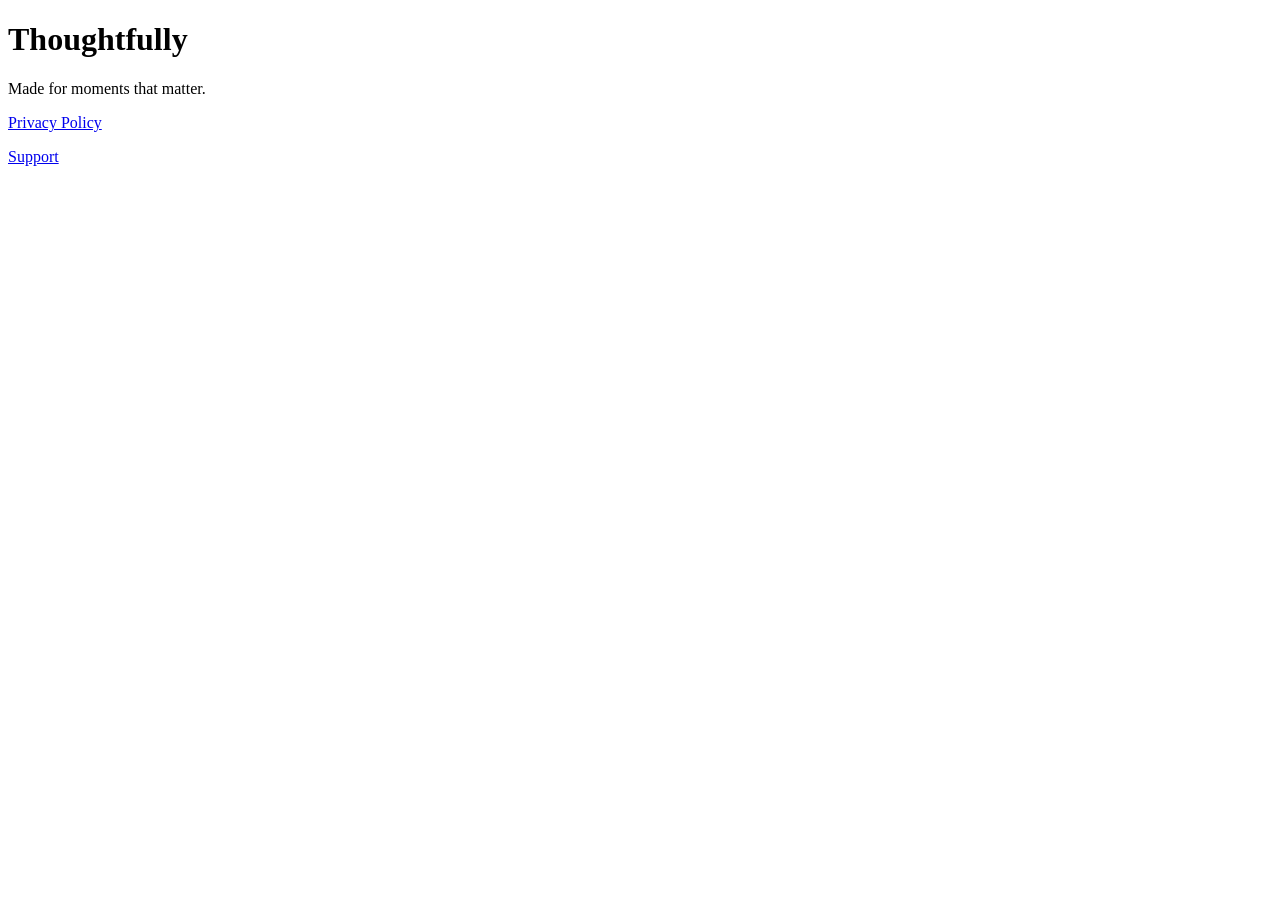
==== index.html @ c326fb3f "Create index.html" ====
<!DOCTYPE html>
<html>
  <head>
    <title>Thoughtfully</title>
  </head>
  <body>
    <h1>Thoughtfully</h1>
    <p>Made for moments that matter.</p>
    <p><a href="privacy.html">Privacy Policy</a></p>
    <p><a href="support.html">Support</a></p>
  </body>
</html>
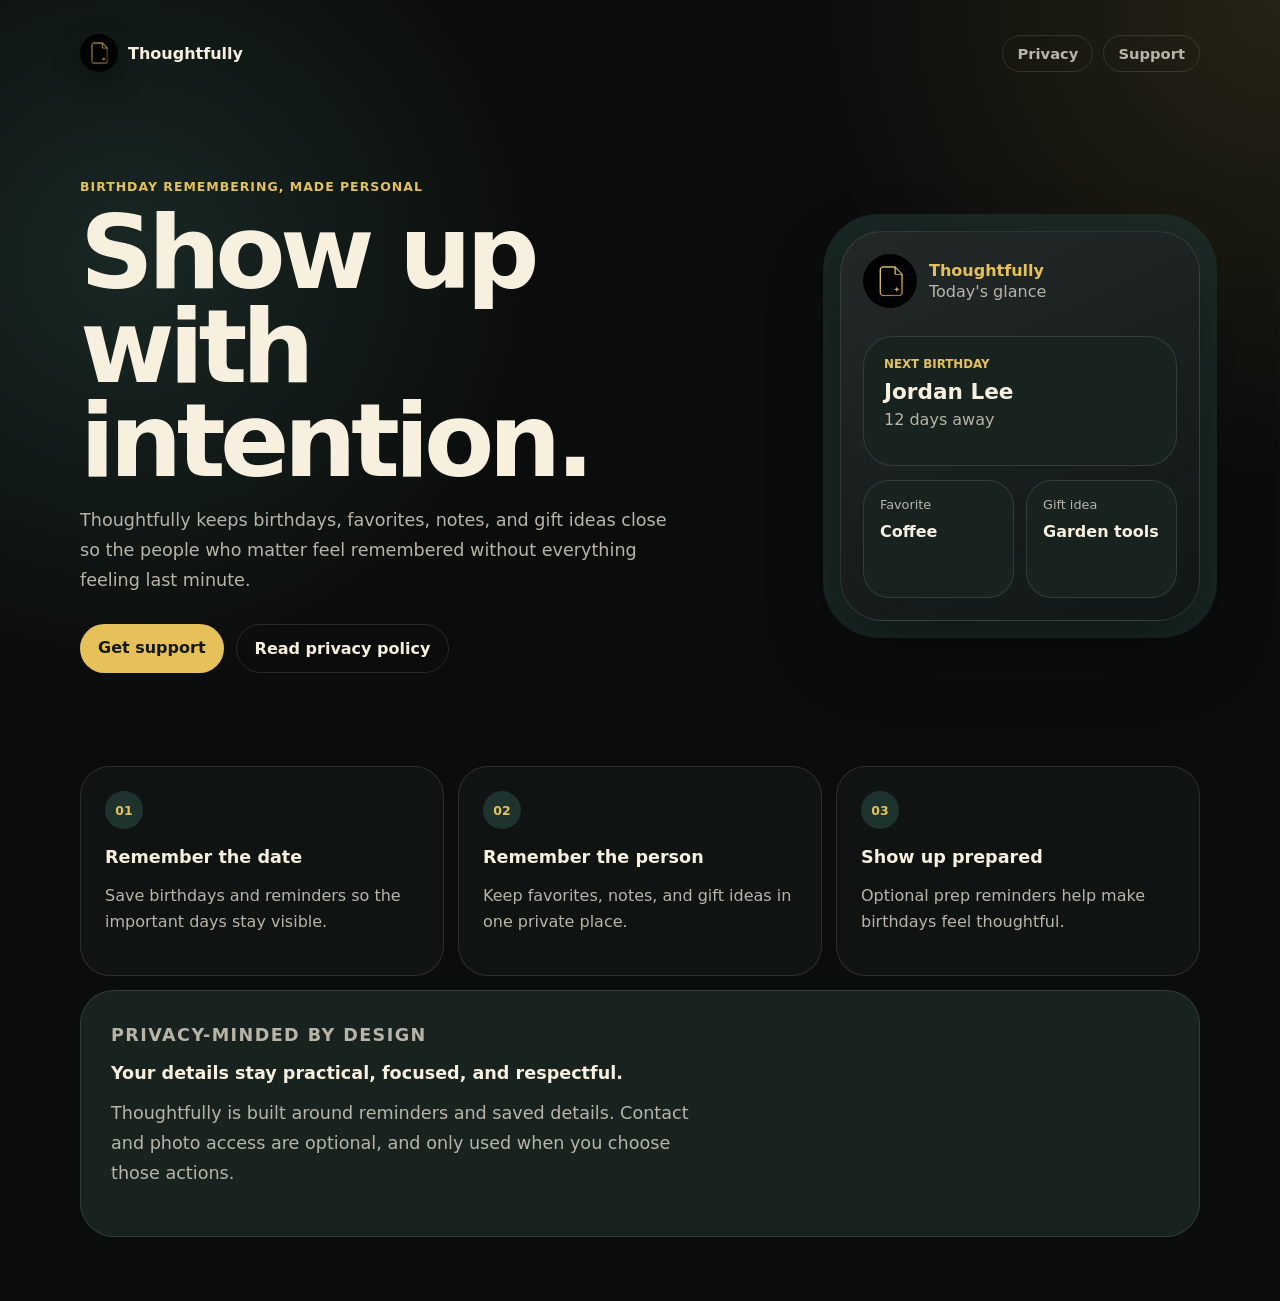
==== commit 9b7741c2: "Refresh Thoughtfully support site" ====
--- a/index.html
+++ b/index.html
@@ -1,12 +1,107 @@
 <!DOCTYPE html>
-<html>
+<html lang="en">
   <head>
+    <meta charset="utf-8" />
+    <meta name="viewport" content="width=device-width, initial-scale=1" />
+    <meta
+      name="description"
+      content="Thoughtfully helps you remember birthdays, favorite details, gift ideas, and the moments that make people feel remembered."
+    />
     <title>Thoughtfully</title>
+    <link rel="stylesheet" href="styles.css" />
   </head>
   <body>
-    <h1>Thoughtfully</h1>
-    <p>Made for moments that matter.</p>
-    <p><a href="privacy.html">Privacy Policy</a></p>
-    <p><a href="support.html">Support</a></p>
+    <main class="page-shell">
+      <nav class="top-nav" aria-label="Thoughtfully links">
+        <a class="brand-mark" href="index.html" aria-label="Thoughtfully home">
+          <img src="assets/thoughtfully-icon.png" alt="" />
+          <span>Thoughtfully</span>
+        </a>
+
+        <div class="nav-links">
+          <a href="privacy.html">Privacy</a>
+          <a href="support.html">Support</a>
+        </div>
+      </nav>
+
+      <section class="hero">
+        <div class="hero-copy">
+          <p class="eyebrow">Birthday remembering, made personal</p>
+          <h1>Show up with intention.</h1>
+          <p class="lede">
+            Thoughtfully keeps birthdays, favorites, notes, and gift ideas close
+            so the people who matter feel remembered without everything feeling
+            last minute.
+          </p>
+
+          <div class="hero-actions">
+            <a class="button primary" href="support.html">Get support</a>
+            <a class="button secondary" href="privacy.html">Read privacy policy</a>
+          </div>
+        </div>
+
+        <div class="phone-card" aria-label="Thoughtfully app preview">
+          <div class="phone-top">
+            <img src="assets/thoughtfully-icon.png" alt="" />
+            <div>
+              <p>Thoughtfully</p>
+              <span>Today&apos;s glance</span>
+            </div>
+          </div>
+
+          <div class="glance-card">
+            <span class="mini-label">Next birthday</span>
+            <strong>Jordan Lee</strong>
+            <p>12 days away</p>
+          </div>
+
+          <div class="glance-grid">
+            <div>
+              <span>Favorite</span>
+              <strong>Coffee</strong>
+            </div>
+            <div>
+              <span>Gift idea</span>
+              <strong>Garden tools</strong>
+            </div>
+          </div>
+        </div>
+      </section>
+
+      <section class="feature-band" aria-label="Thoughtfully features">
+        <article>
+          <span class="feature-icon">01</span>
+          <h2>Remember the date</h2>
+          <p>
+            Save birthdays and reminders so the important days stay visible.
+          </p>
+        </article>
+
+        <article>
+          <span class="feature-icon">02</span>
+          <h2>Remember the person</h2>
+          <p>
+            Keep favorites, notes, and gift ideas in one private place.
+          </p>
+        </article>
+
+        <article>
+          <span class="feature-icon">03</span>
+          <h2>Show up prepared</h2>
+          <p>
+            Optional prep reminders help make birthdays feel thoughtful.
+          </p>
+        </article>
+      </section>
+
+      <section class="quiet-panel">
+        <p class="eyebrow">Privacy-minded by design</p>
+        <h2>Your details stay practical, focused, and respectful.</h2>
+        <p>
+          Thoughtfully is built around reminders and saved details. Contact and
+          photo access are optional, and only used when you choose those actions.
+        </p>
+      </section>
+    </main>
   </body>
-</html>+</html>
--- a/styles.css
+++ b/styles.css
@@ -0,0 +1,339 @@
+:root {
+  --background: #0b0d0c;
+  --card: #111716;
+  --raised: #18231f;
+  --accent: #1e332e;
+  --gold: #e6c15a;
+  --gold-soft: #d8b85a;
+  --text: #f7f0df;
+  --muted: #b9b4a8;
+  --border: rgba(247, 240, 223, 0.12);
+  --shadow: rgba(0, 0, 0, 0.36);
+}
+
+* {
+  box-sizing: border-box;
+}
+
+body {
+  margin: 0;
+  min-height: 100vh;
+  font-family: Inter, ui-sans-serif, system-ui, -apple-system, BlinkMacSystemFont,
+    "Segoe UI", sans-serif;
+  color: var(--text);
+  background:
+    radial-gradient(circle at top right, rgba(230, 193, 90, 0.12), transparent 30rem),
+    radial-gradient(circle at 10% 20%, rgba(30, 51, 46, 0.72), transparent 26rem),
+    var(--background);
+}
+
+a {
+  color: inherit;
+}
+
+.page-shell {
+  width: min(1120px, calc(100% - 32px));
+  margin: 0 auto;
+  padding: 24px 0 64px;
+}
+
+.page-shell.narrow {
+  width: min(860px, calc(100% - 32px));
+}
+
+.top-nav {
+  display: flex;
+  align-items: center;
+  justify-content: space-between;
+  gap: 20px;
+  padding: 10px 0 44px;
+}
+
+.brand-mark {
+  display: inline-flex;
+  align-items: center;
+  gap: 10px;
+  text-decoration: none;
+  font-weight: 800;
+}
+
+.brand-mark img {
+  width: 38px;
+  height: 38px;
+  border-radius: 999px;
+  box-shadow: 0 10px 28px var(--shadow);
+}
+
+.nav-links {
+  display: flex;
+  align-items: center;
+  gap: 10px;
+}
+
+.nav-links a {
+  border: 1px solid var(--border);
+  border-radius: 999px;
+  padding: 9px 14px;
+  color: var(--muted);
+  text-decoration: none;
+  font-size: 0.92rem;
+  font-weight: 700;
+}
+
+.hero {
+  display: grid;
+  grid-template-columns: minmax(0, 1fr) 360px;
+  gap: 48px;
+  align-items: center;
+  min-height: 620px;
+}
+
+.eyebrow {
+  margin: 0 0 12px;
+  color: var(--gold);
+  font-size: 0.78rem;
+  font-weight: 900;
+  letter-spacing: 0.08em;
+  text-transform: uppercase;
+}
+
+h1,
+h2,
+p {
+  margin-top: 0;
+}
+
+h1 {
+  max-width: 680px;
+  margin-bottom: 18px;
+  font-size: clamp(3rem, 8vw, 6.8rem);
+  line-height: 0.92;
+  letter-spacing: -0.055em;
+}
+
+h2 {
+  font-size: 1.1rem;
+  line-height: 1.2;
+}
+
+.lede,
+.document-hero p,
+.quiet-panel p {
+  max-width: 610px;
+  color: var(--muted);
+  font-size: 1.1rem;
+  line-height: 1.7;
+}
+
+.hero-actions {
+  display: flex;
+  flex-wrap: wrap;
+  gap: 12px;
+  margin-top: 28px;
+}
+
+.button {
+  border-radius: 999px;
+  padding: 14px 18px;
+  font-weight: 900;
+  text-decoration: none;
+}
+
+.button.primary {
+  background: var(--gold);
+  color: #151a18;
+}
+
+.button.secondary {
+  border: 1px solid var(--border);
+  color: var(--text);
+}
+
+.phone-card {
+  position: relative;
+  border: 1px solid var(--border);
+  border-radius: 42px;
+  padding: 22px;
+  background:
+    linear-gradient(155deg, rgba(255, 255, 255, 0.08), transparent),
+    var(--card);
+  box-shadow: 0 30px 70px var(--shadow);
+}
+
+.phone-card::before {
+  content: "";
+  position: absolute;
+  inset: -18px;
+  z-index: -1;
+  border-radius: 56px;
+  background: rgba(30, 51, 46, 0.7);
+}
+
+.phone-top {
+  display: flex;
+  align-items: center;
+  gap: 12px;
+  margin-bottom: 28px;
+}
+
+.phone-top img {
+  width: 54px;
+  height: 54px;
+  border-radius: 999px;
+}
+
+.phone-top p {
+  margin-bottom: 2px;
+  color: var(--gold);
+  font-weight: 900;
+}
+
+.phone-top span,
+.glance-card p,
+.glance-grid span {
+  color: var(--muted);
+}
+
+.glance-card,
+.glance-grid div,
+.quiet-panel,
+.document-card,
+.support-card {
+  border: 1px solid var(--border);
+  background: var(--raised);
+}
+
+.glance-card {
+  border-radius: 30px;
+  padding: 20px;
+  margin-bottom: 14px;
+}
+
+.mini-label {
+  display: block;
+  margin-bottom: 8px;
+  color: var(--gold);
+  font-size: 0.74rem;
+  font-weight: 900;
+  text-transform: uppercase;
+}
+
+.glance-card strong {
+  display: block;
+  margin-bottom: 6px;
+  font-size: 1.35rem;
+}
+
+.glance-grid {
+  display: grid;
+  grid-template-columns: 1fr 1fr;
+  gap: 12px;
+}
+
+.glance-grid div {
+  min-height: 118px;
+  border-radius: 26px;
+  padding: 16px;
+}
+
+.glance-grid span {
+  display: block;
+  margin-bottom: 10px;
+  font-size: 0.8rem;
+}
+
+.glance-grid strong {
+  color: var(--text);
+}
+
+.feature-band {
+  display: grid;
+  grid-template-columns: repeat(3, 1fr);
+  gap: 14px;
+  margin: 30px 0 14px;
+}
+
+.feature-band article {
+  border: 1px solid var(--border);
+  border-radius: 30px;
+  padding: 24px;
+  background: rgba(17, 23, 22, 0.72);
+}
+
+.feature-band p,
+.support-card p,
+.document-card p {
+  color: var(--muted);
+  line-height: 1.65;
+}
+
+.feature-icon {
+  display: inline-flex;
+  align-items: center;
+  justify-content: center;
+  width: 38px;
+  height: 38px;
+  margin-bottom: 18px;
+  border-radius: 999px;
+  background: var(--accent);
+  color: var(--gold);
+  font-size: 0.78rem;
+  font-weight: 900;
+}
+
+.quiet-panel,
+.document-card,
+.support-card {
+  border-radius: 34px;
+  padding: 30px;
+}
+
+.document-hero {
+  padding: 54px 0 24px;
+}
+
+.document-hero h1 {
+  font-size: clamp(2.5rem, 7vw, 5rem);
+}
+
+.document-card h2 {
+  margin-top: 28px;
+  color: var(--gold);
+}
+
+.document-card h2:first-child {
+  margin-top: 0;
+}
+
+.document-card a,
+.support-card a {
+  color: var(--gold);
+  font-weight: 900;
+}
+
+.support-grid {
+  display: grid;
+  gap: 14px;
+}
+
+@media (max-width: 820px) {
+  .top-nav {
+    align-items: flex-start;
+    flex-direction: column;
+    padding-bottom: 28px;
+  }
+
+  .hero {
+    grid-template-columns: 1fr;
+    gap: 32px;
+    min-height: auto;
+  }
+
+  .phone-card {
+    max-width: 390px;
+  }
+
+  .feature-band {
+    grid-template-columns: 1fr;
+  }
+}
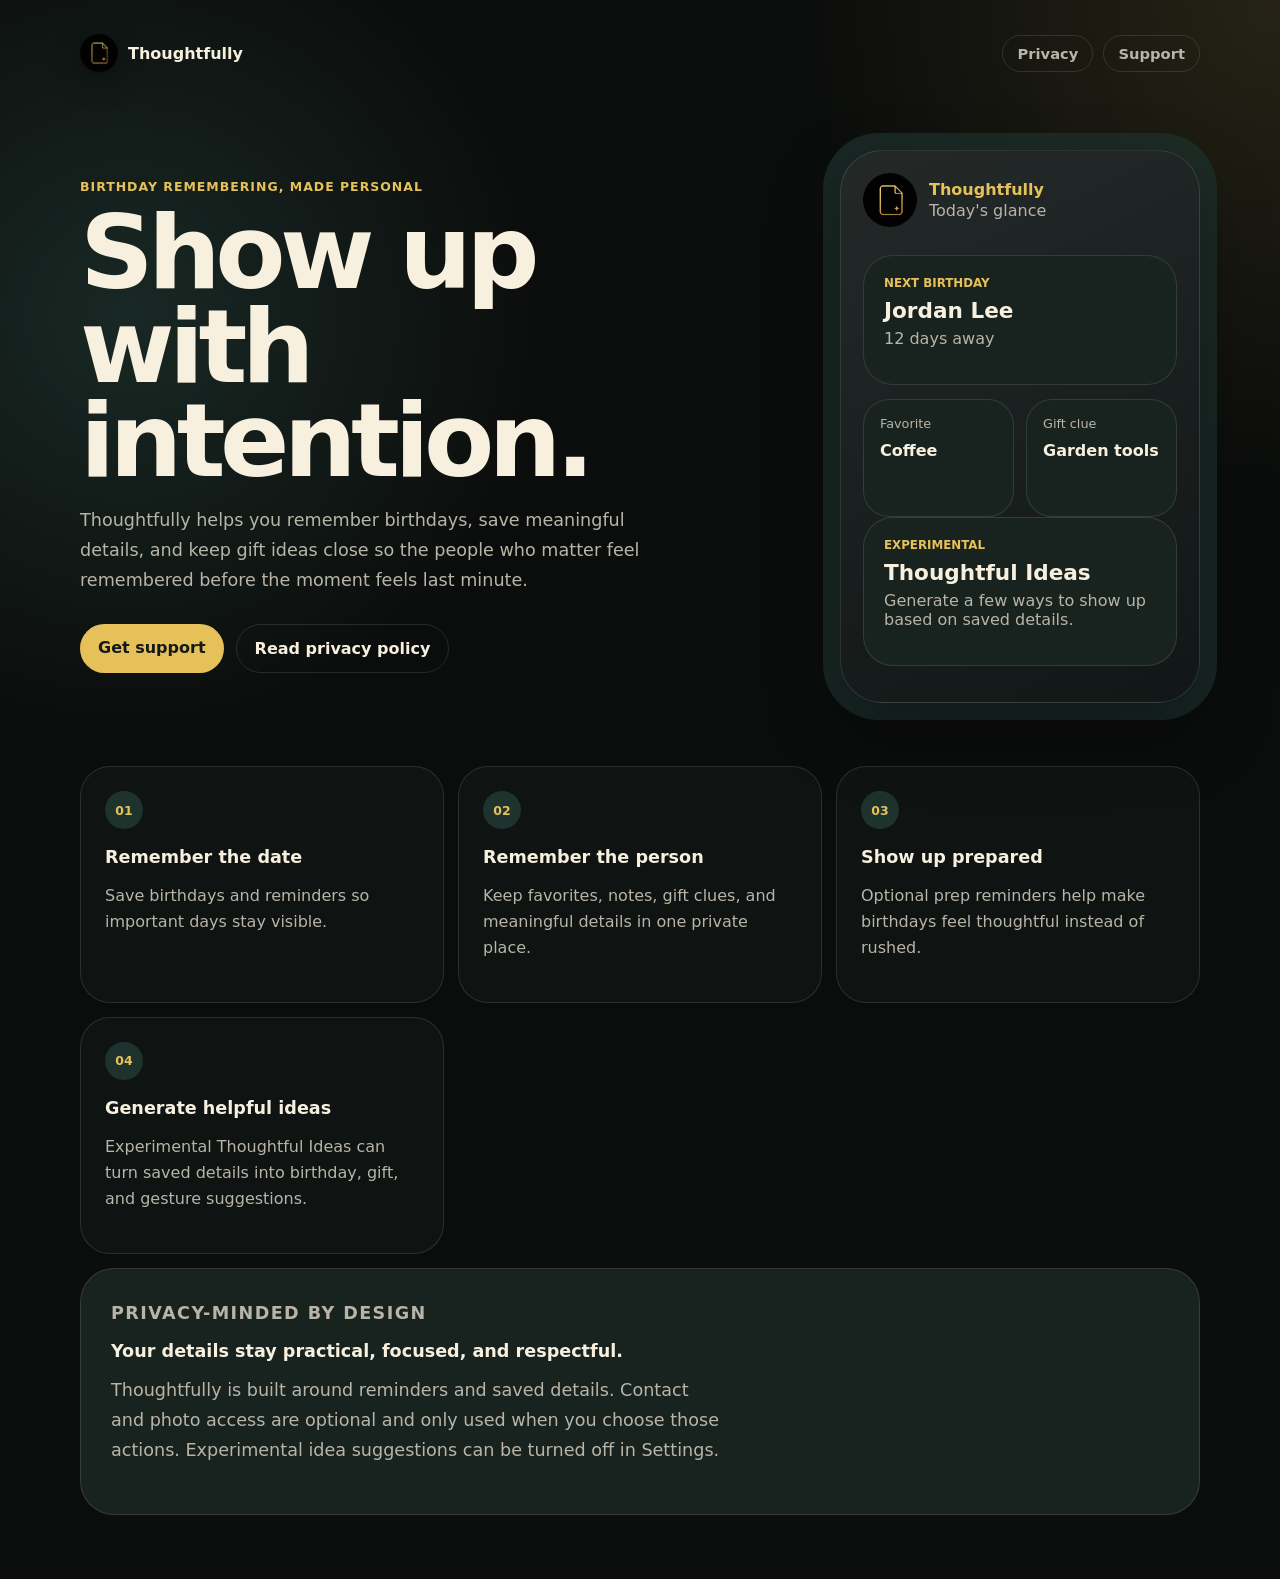
==== commit abba7a79: "Enhance content clarity in index.html Refine descriptions and terminology for clarity." ====
--- a/index.html
+++ b/index.html
@@ -5,11 +5,12 @@
     <meta name="viewport" content="width=device-width, initial-scale=1" />
     <meta
       name="description"
-      content="Thoughtfully helps you remember birthdays, favorite details, gift ideas, and the moments that make people feel remembered."
+      content="Thoughtfully helps you remember birthdays, favorite details, gift ideas, and the small moments that make people feel remembered."
     />
     <title>Thoughtfully</title>
     <link rel="stylesheet" href="styles.css" />
   </head>
+
   <body>
     <main class="page-shell">
       <nav class="top-nav" aria-label="Thoughtfully links">
@@ -29,9 +30,9 @@
           <p class="eyebrow">Birthday remembering, made personal</p>
           <h1>Show up with intention.</h1>
           <p class="lede">
-            Thoughtfully keeps birthdays, favorites, notes, and gift ideas close
-            so the people who matter feel remembered without everything feeling
-            last minute.
+            Thoughtfully helps you remember birthdays, save meaningful details,
+            and keep gift ideas close so the people who matter feel remembered
+            before the moment feels last minute.
           </p>
 
           <div class="hero-actions">
@@ -61,9 +62,15 @@
               <strong>Coffee</strong>
             </div>
             <div>
-              <span>Gift idea</span>
+              <span>Gift clue</span>
               <strong>Garden tools</strong>
             </div>
+          </div>
+
+          <div class="glance-card soft">
+            <span class="mini-label">Experimental</span>
+            <strong>Thoughtful Ideas</strong>
+            <p>Generate a few ways to show up based on saved details.</p>
           </div>
         </div>
       </section>
@@ -72,16 +79,15 @@
         <article>
           <span class="feature-icon">01</span>
           <h2>Remember the date</h2>
-          <p>
-            Save birthdays and reminders so the important days stay visible.
-          </p>
+          <p>Save birthdays and reminders so important days stay visible.</p>
         </article>
 
         <article>
           <span class="feature-icon">02</span>
           <h2>Remember the person</h2>
           <p>
-            Keep favorites, notes, and gift ideas in one private place.
+            Keep favorites, notes, gift clues, and meaningful details in one
+            private place.
           </p>
         </article>
 
@@ -89,7 +95,17 @@
           <span class="feature-icon">03</span>
           <h2>Show up prepared</h2>
           <p>
-            Optional prep reminders help make birthdays feel thoughtful.
+            Optional prep reminders help make birthdays feel thoughtful instead
+            of rushed.
+          </p>
+        </article>
+
+        <article>
+          <span class="feature-icon">04</span>
+          <h2>Generate helpful ideas</h2>
+          <p>
+            Experimental Thoughtful Ideas can turn saved details into birthday,
+            gift, and gesture suggestions.
           </p>
         </article>
       </section>
@@ -99,7 +115,8 @@
         <h2>Your details stay practical, focused, and respectful.</h2>
         <p>
           Thoughtfully is built around reminders and saved details. Contact and
-          photo access are optional, and only used when you choose those actions.
+          photo access are optional and only used when you choose those actions.
+          Experimental idea suggestions can be turned off in Settings.
         </p>
       </section>
     </main>
--- a/styles.css
+++ b/styles.css
@@ -311,6 +311,21 @@
   font-weight: 900;
 }
 
+.disclosure-note,
+.support-disclosure {
+  border: 1px solid var(--border);
+  border-radius: 22px;
+  padding: 14px 16px;
+  background: rgba(230, 193, 90, 0.07);
+  color: var(--muted);
+}
+
+.support-disclosure {
+  margin: 16px 0 0;
+  font-size: 0.94rem;
+  line-height: 1.65;
+}
+
 .support-grid {
   display: grid;
   gap: 14px;
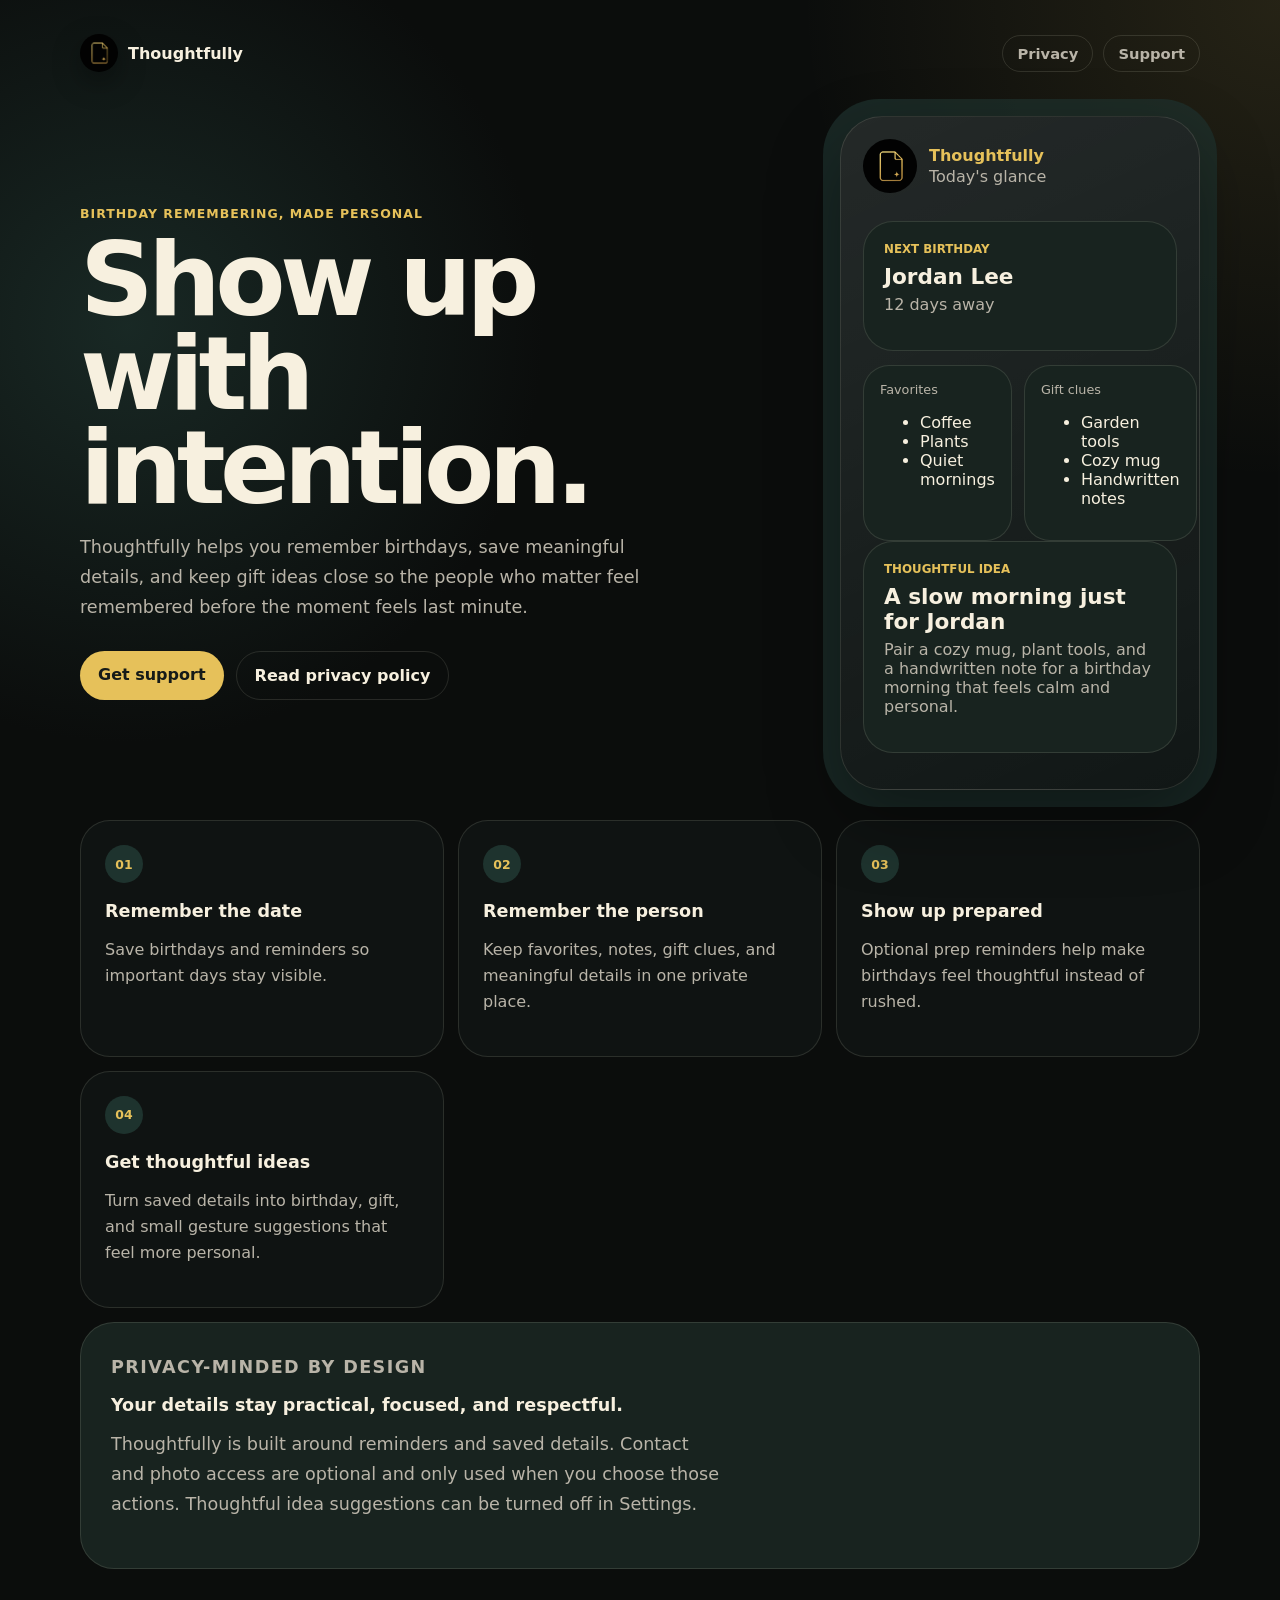
==== commit 628063ea: "Refine favorites and gift clues sections in index.html" ====
--- a/index.html
+++ b/index.html
@@ -58,19 +58,31 @@
 
           <div class="glance-grid">
             <div>
-              <span>Favorite</span>
-              <strong>Coffee</strong>
+              <span>Favorites</span>
+              <ul class="mini-list">
+                <li>Coffee</li>
+                <li>Plants</li>
+                <li>Quiet mornings</li>
+              </ul>
             </div>
+
             <div>
-              <span>Gift clue</span>
-              <strong>Garden tools</strong>
+              <span>Gift clues</span>
+              <ul class="mini-list">
+                <li>Garden tools</li>
+                <li>Cozy mug</li>
+                <li>Handwritten notes</li>
+              </ul>
             </div>
           </div>
 
-          <div class="glance-card soft">
-            <span class="mini-label">Experimental</span>
-            <strong>Thoughtful Ideas</strong>
-            <p>Generate a few ways to show up based on saved details.</p>
+          <div class="glance-card idea-card">
+            <span class="mini-label">Thoughtful Idea</span>
+            <strong>A slow morning just for Jordan</strong>
+            <p>
+              Pair a cozy mug, plant tools, and a handwritten note for a birthday
+              morning that feels calm and personal.
+            </p>
           </div>
         </div>
       </section>
@@ -102,10 +114,10 @@
 
         <article>
           <span class="feature-icon">04</span>
-          <h2>Generate helpful ideas</h2>
+          <h2>Get thoughtful ideas</h2>
           <p>
-            Experimental Thoughtful Ideas can turn saved details into birthday,
-            gift, and gesture suggestions.
+            Turn saved details into birthday, gift, and small gesture suggestions
+            that feel more personal.
           </p>
         </article>
       </section>
@@ -116,7 +128,7 @@
         <p>
           Thoughtfully is built around reminders and saved details. Contact and
           photo access are optional and only used when you choose those actions.
-          Experimental idea suggestions can be turned off in Settings.
+          Thoughtful idea suggestions can be turned off in Settings.
         </p>
       </section>
     </main>
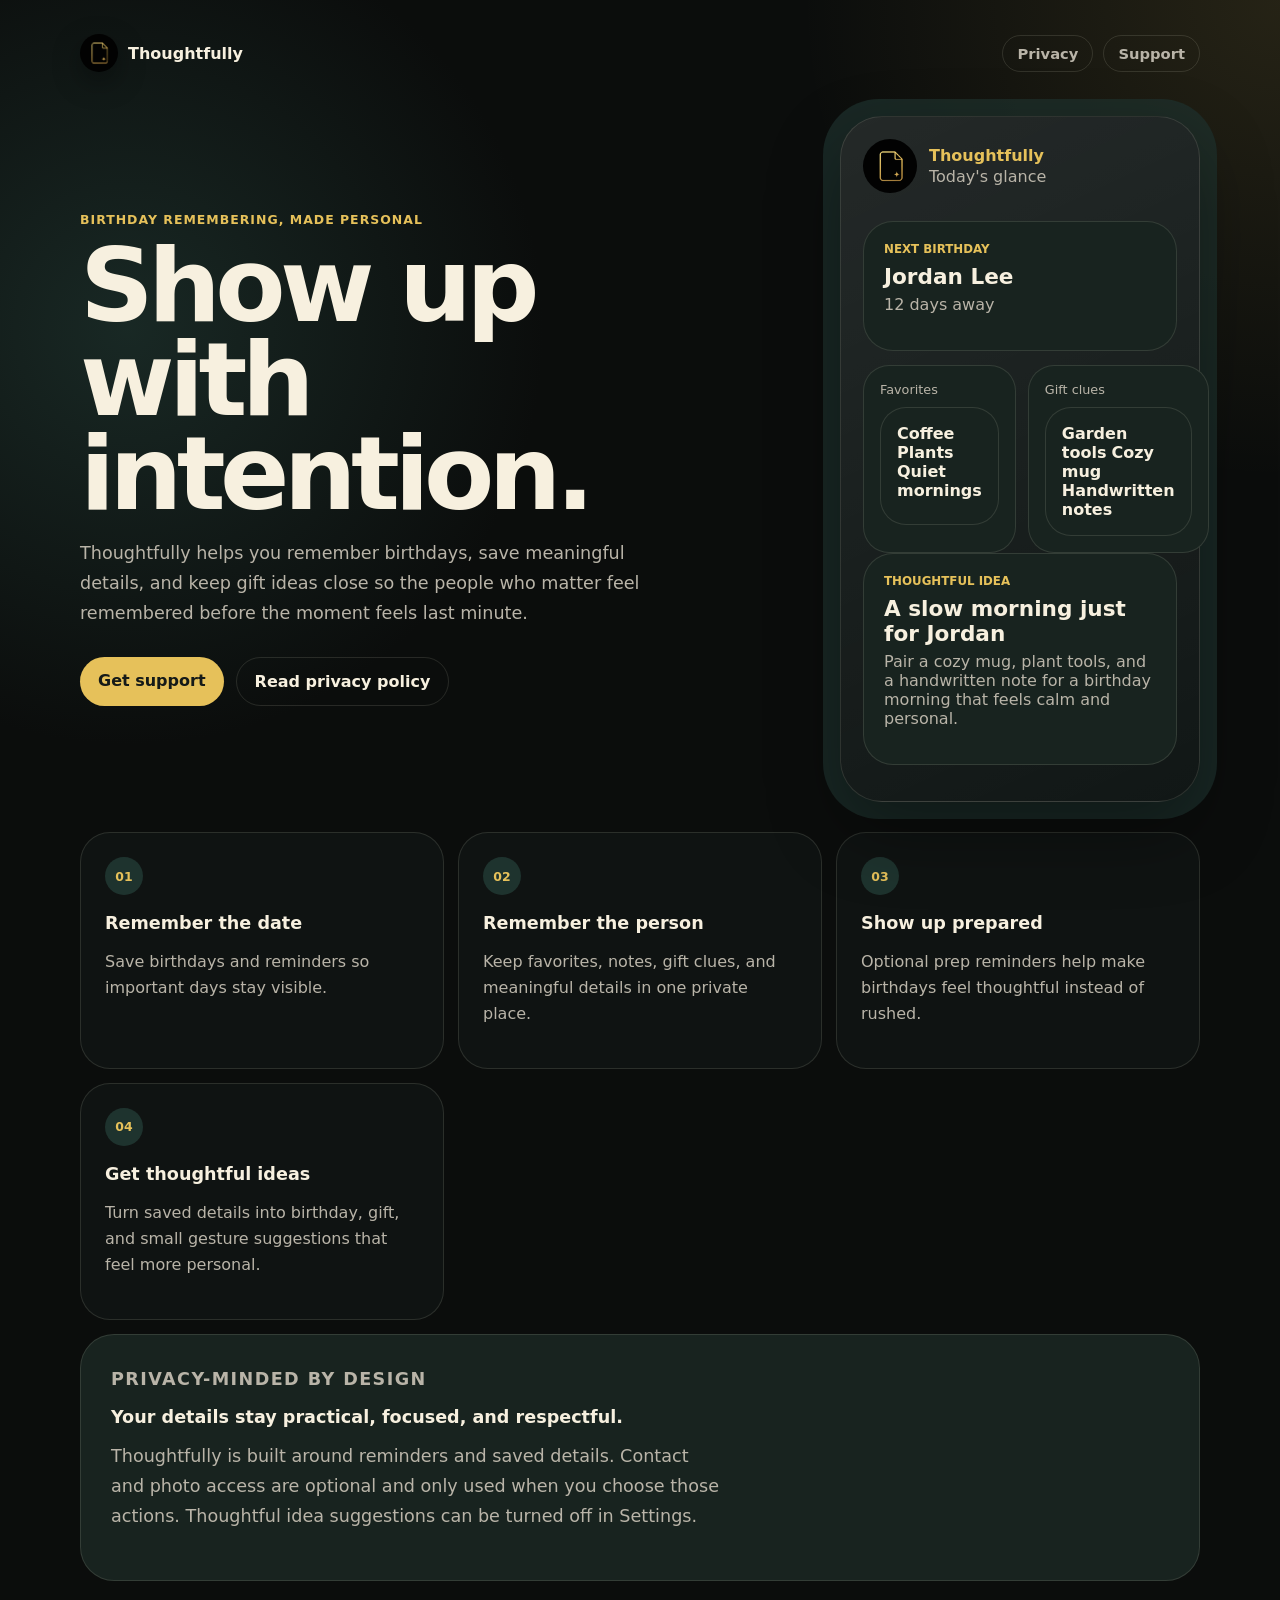
==== commit d300ee7f: "Replace unordered lists with strong tags for favorites" ====
--- a/index.html
+++ b/index.html
@@ -59,20 +59,20 @@
           <div class="glance-grid">
             <div>
               <span>Favorites</span>
-              <ul class="mini-list">
-                <li>Coffee</li>
-                <li>Plants</li>
-                <li>Quiet mornings</li>
-              </ul>
+              <div class="mini-detail-list">
+                <strong>Coffee</strong>
+                <strong>Plants</strong>
+                <strong>Quiet mornings</strong>
+              </div>
             </div>
 
             <div>
               <span>Gift clues</span>
-              <ul class="mini-list">
-                <li>Garden tools</li>
-                <li>Cozy mug</li>
-                <li>Handwritten notes</li>
-              </ul>
+              <div class="mini-detail-list">
+                <strong>Garden tools</strong>
+                <strong>Cozy mug</strong>
+                <strong>Handwritten notes</strong>
+              </div>
             </div>
           </div>
 
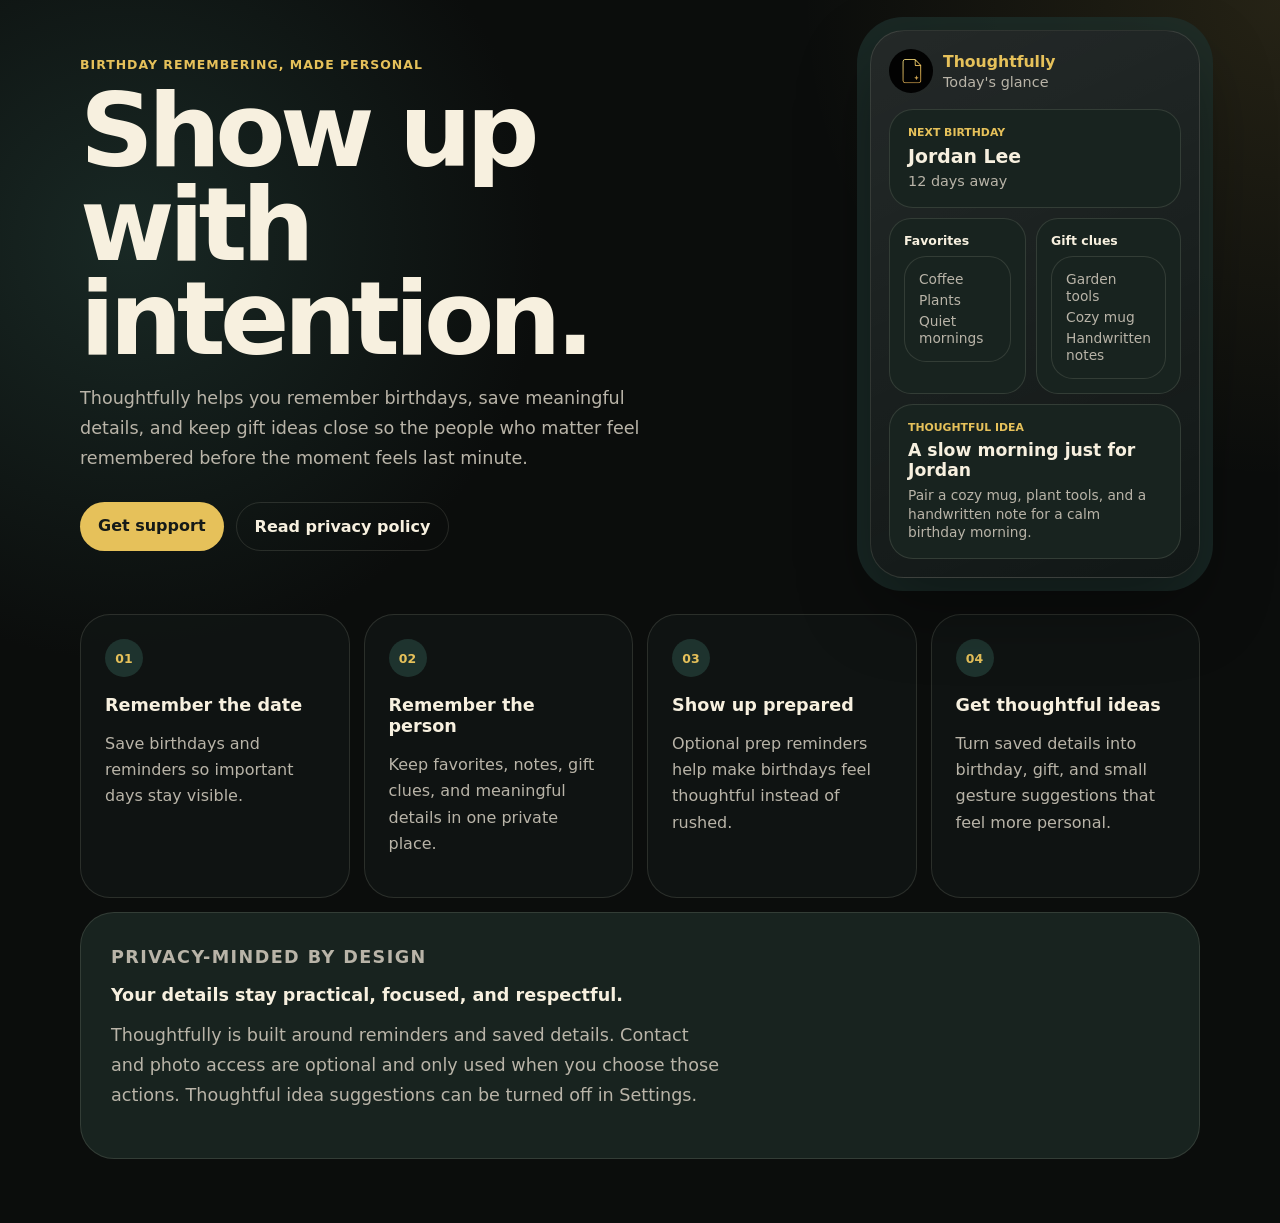
==== commit ef808f1c: "Remove navigation from index.html Removed top navigation links and brand mark from index.html." ====
--- a/index.html
+++ b/index.html
@@ -13,18 +13,6 @@
 
   <body>
     <main class="page-shell">
-      <nav class="top-nav" aria-label="Thoughtfully links">
-        <a class="brand-mark" href="index.html" aria-label="Thoughtfully home">
-          <img src="assets/thoughtfully-icon.png" alt="" />
-          <span>Thoughtfully</span>
-        </a>
-
-        <div class="nav-links">
-          <a href="privacy.html">Privacy</a>
-          <a href="support.html">Support</a>
-        </div>
-      </nav>
-
       <section class="hero">
         <div class="hero-copy">
           <p class="eyebrow">Birthday remembering, made personal</p>
@@ -58,20 +46,20 @@
 
           <div class="glance-grid">
             <div>
-              <span>Favorites</span>
+              <span class="detail-label">Favorites</span>
               <div class="mini-detail-list">
-                <strong>Coffee</strong>
-                <strong>Plants</strong>
-                <strong>Quiet mornings</strong>
+                <p>Coffee</p>
+                <p>Plants</p>
+                <p>Quiet mornings</p>
               </div>
             </div>
 
             <div>
-              <span>Gift clues</span>
+              <span class="detail-label">Gift clues</span>
               <div class="mini-detail-list">
-                <strong>Garden tools</strong>
-                <strong>Cozy mug</strong>
-                <strong>Handwritten notes</strong>
+                <p>Garden tools</p>
+                <p>Cozy mug</p>
+                <p>Handwritten notes</p>
               </div>
             </div>
           </div>
@@ -80,8 +68,8 @@
             <span class="mini-label">Thoughtful Idea</span>
             <strong>A slow morning just for Jordan</strong>
             <p>
-              Pair a cozy mug, plant tools, and a handwritten note for a birthday
-              morning that feels calm and personal.
+              Pair a cozy mug, plant tools, and a handwritten note for a calm
+              birthday morning.
             </p>
           </div>
         </div>
--- a/styles.css
+++ b/styles.css
@@ -82,10 +82,10 @@
 
 .hero {
   display: grid;
-  grid-template-columns: minmax(0, 1fr) 360px;
+  grid-template-columns: minmax(0, 1fr) 330px;
   gap: 48px;
   align-items: center;
-  min-height: 620px;
+  min-height: 560px;
 }
 
 .eyebrow {
@@ -151,9 +151,10 @@
 
 .phone-card {
   position: relative;
-  border: 1px solid var(--border);
-  border-radius: 42px;
-  padding: 22px;
+  width: 330px;
+  border: 1px solid var(--border);
+  border-radius: 34px;
+  padding: 18px;
   background:
     linear-gradient(155deg, rgba(255, 255, 255, 0.08), transparent),
     var(--card);
@@ -163,28 +164,29 @@
 .phone-card::before {
   content: "";
   position: absolute;
-  inset: -18px;
+  inset: -14px;
   z-index: -1;
-  border-radius: 56px;
+  border-radius: 46px;
   background: rgba(30, 51, 46, 0.7);
 }
 
 .phone-top {
   display: flex;
   align-items: center;
-  gap: 12px;
-  margin-bottom: 28px;
+  gap: 10px;
+  margin-bottom: 16px;
 }
 
 .phone-top img {
-  width: 54px;
-  height: 54px;
+  width: 44px;
+  height: 44px;
   border-radius: 999px;
 }
 
 .phone-top p {
-  margin-bottom: 2px;
-  color: var(--gold);
+  margin-bottom: 1px;
+  color: var(--gold);
+  font-size: 0.98rem;
   font-weight: 900;
 }
 
@@ -192,6 +194,10 @@
 .glance-card p,
 .glance-grid span {
   color: var(--muted);
+}
+
+.phone-top span {
+  font-size: 0.9rem;
 }
 
 .glance-card,
@@ -204,51 +210,103 @@
 }
 
 .glance-card {
-  border-radius: 30px;
-  padding: 20px;
-  margin-bottom: 14px;
+  border-radius: 24px;
+  padding: 16px 18px;
+  margin-bottom: 10px;
 }
 
 .mini-label {
   display: block;
-  margin-bottom: 8px;
-  color: var(--gold);
-  font-size: 0.74rem;
+  margin-bottom: 6px;
+  color: var(--gold);
+  font-size: 0.68rem;
   font-weight: 900;
   text-transform: uppercase;
 }
 
 .glance-card strong {
   display: block;
-  margin-bottom: 6px;
-  font-size: 1.35rem;
+  margin-bottom: 4px;
+  color: var(--text);
+  font-size: 1.18rem;
+  font-weight: 900;
+  line-height: 1.18;
+}
+
+.glance-card p {
+  margin-bottom: 0;
+  color: var(--muted);
+  font-size: 0.9rem;
+  line-height: 1.35;
 }
 
 .glance-grid {
   display: grid;
   grid-template-columns: 1fr 1fr;
-  gap: 12px;
+  gap: 10px;
+  margin-bottom: 10px;
 }
 
 .glance-grid div {
-  min-height: 118px;
-  border-radius: 26px;
-  padding: 16px;
-}
-
-.glance-grid span {
+  min-height: auto;
+  border-radius: 22px;
+  padding: 14px;
+}
+
+.glance-grid span,
+.detail-label {
   display: block;
-  margin-bottom: 10px;
-  font-size: 0.8rem;
-}
-
-.glance-grid strong {
-  color: var(--text);
+  margin-bottom: 8px;
+  color: var(--text);
+  font-size: 0.78rem;
+  font-weight: 900;
+}
+
+.mini-detail-list {
+  display: grid;
+  gap: 4px;
+  margin-top: 6px;
+  padding: 0;
+  background: transparent;
+  border: 0;
+}
+
+.mini-detail-list p {
+  margin: 0;
+  padding: 0;
+  color: var(--muted);
+  background: transparent;
+  border: 0;
+  font-size: 0.86rem;
+  font-weight: 500;
+  line-height: 1.24;
+}
+
+.idea-card {
+  margin-bottom: 0;
+  padding: 16px 18px;
+}
+
+.idea-card strong {
+  display: block;
+  margin-top: 2px;
+  margin-bottom: 6px;
+  color: var(--text);
+  font-size: 1.08rem;
+  font-weight: 900;
+  line-height: 1.16;
+}
+
+.idea-card p {
+  margin-bottom: 0;
+  color: var(--muted);
+  font-size: 0.86rem;
+  line-height: 1.34;
 }
 
 .feature-band {
   display: grid;
-  grid-template-columns: repeat(3, 1fr);
+  grid-template-columns: repeat(4, 1fr);
   gap: 14px;
   margin: 30px 0 14px;
 }
@@ -305,6 +363,12 @@
   margin-top: 0;
 }
 
+.document-card h3 {
+  margin: 22px 0 8px;
+  color: var(--text);
+  font-size: 1rem;
+}
+
 .document-card a,
 .support-card a {
   color: var(--gold);
@@ -321,14 +385,21 @@
 }
 
 .support-disclosure {
-  margin: 16px 0 0;
+  margin: 24px 0 0;
   font-size: 0.94rem;
   line-height: 1.65;
 }
 
 .support-grid {
   display: grid;
+  grid-template-columns: repeat(2, minmax(0, 1fr));
   gap: 14px;
+}
+
+@media (max-width: 980px) {
+  .feature-band {
+    grid-template-columns: repeat(2, 1fr);
+  }
 }
 
 @media (max-width: 820px) {
@@ -345,10 +416,25 @@
   }
 
   .phone-card {
-    max-width: 390px;
-  }
-
+    width: min(330px, 100%);
+    max-width: 330px;
+  }
+
+  .support-grid {
+    grid-template-columns: 1fr;
+  }
+}
+
+@media (max-width: 640px) {
   .feature-band {
     grid-template-columns: 1fr;
   }
-}
+
+  .glance-grid {
+    grid-template-columns: 1fr;
+  }
+
+  .glance-grid div {
+    min-height: auto;
+  }
+}
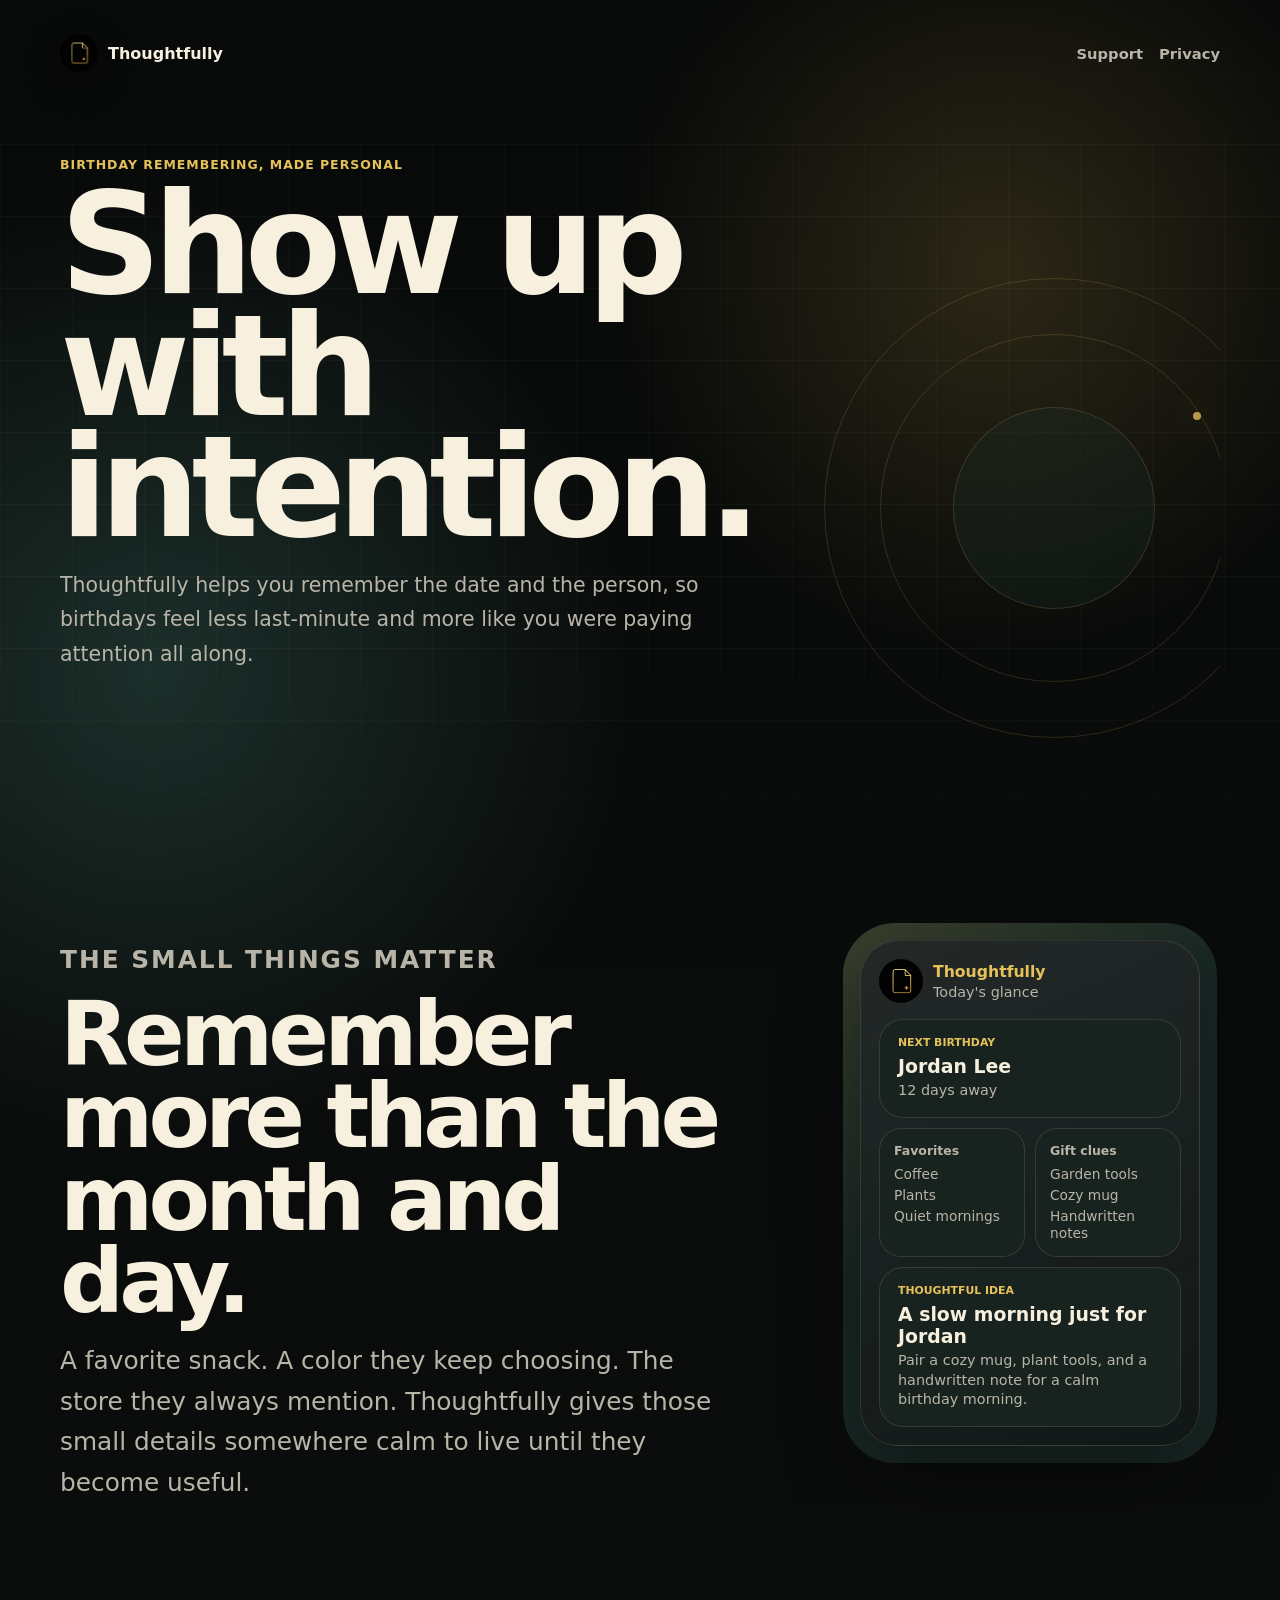
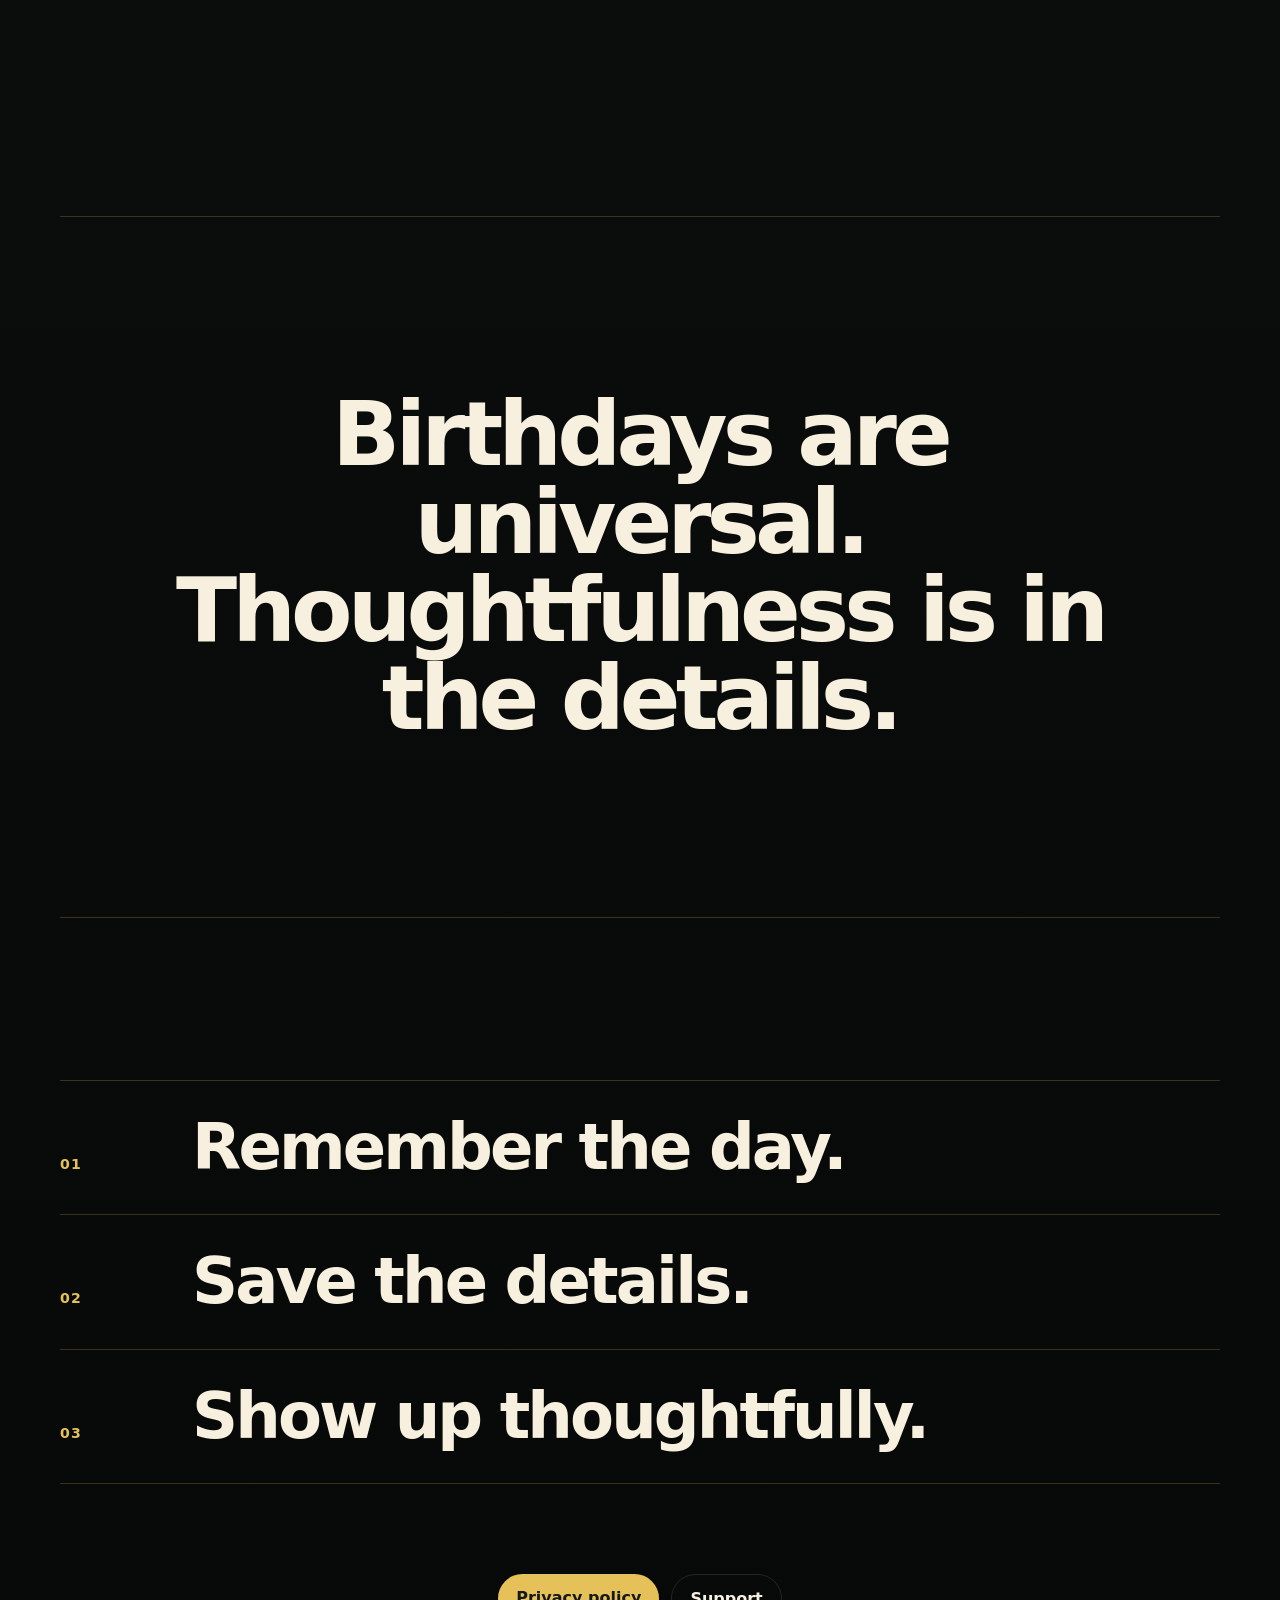
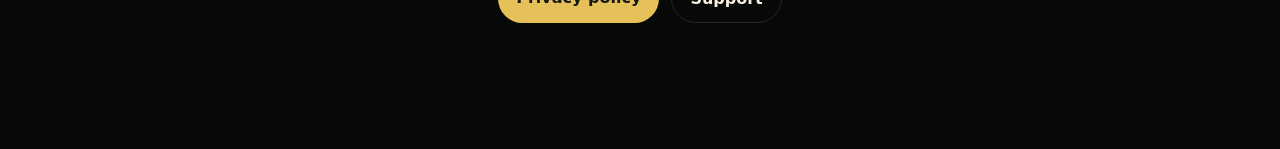
==== commit 62652b54: "Refine Thoughtfully website story" ====
--- a/index.html
+++ b/index.html
@@ -5,120 +5,128 @@
     <meta name="viewport" content="width=device-width, initial-scale=1" />
     <meta
       name="description"
-      content="Thoughtfully helps you remember birthdays, favorite details, gift ideas, and the small moments that make people feel remembered."
+      content="Thoughtfully helps you remember birthdays, favorite details, gift clues, and the small moments that make people feel remembered."
     />
     <title>Thoughtfully</title>
     <link rel="stylesheet" href="styles.css" />
   </head>
 
   <body>
-    <main class="page-shell">
-      <section class="hero">
+    <main class="site-story">
+      <nav class="top-nav home-nav" aria-label="Thoughtfully home">
+        <a class="brand-mark" href="index.html" aria-label="Thoughtfully home">
+          <img src="assets/thoughtfully-icon.png" alt="" />
+          <span>Thoughtfully</span>
+        </a>
+
+        <div class="nav-links">
+          <a href="support.html">Support</a>
+          <a href="privacy.html">Privacy</a>
+        </div>
+      </nav>
+
+      <section class="cinematic-hero">
         <div class="hero-copy">
           <p class="eyebrow">Birthday remembering, made personal</p>
           <h1>Show up with intention.</h1>
           <p class="lede">
-            Thoughtfully helps you remember birthdays, save meaningful details,
-            and keep gift ideas close so the people who matter feel remembered
-            before the moment feels last minute.
+            Thoughtfully helps you remember the date and the person, so
+            birthdays feel less last-minute and more like you were paying
+            attention all along.
           </p>
-
-          <div class="hero-actions">
-            <a class="button primary" href="support.html">Get support</a>
-            <a class="button secondary" href="privacy.html">Read privacy policy</a>
-          </div>
         </div>
 
-        <div class="phone-card" aria-label="Thoughtfully app preview">
-          <div class="phone-top">
-            <img src="assets/thoughtfully-icon.png" alt="" />
-            <div>
-              <p>Thoughtfully</p>
-              <span>Today&apos;s glance</span>
-            </div>
-          </div>
+        <div class="hero-orbit" aria-hidden="true">
+          <span></span>
+          <span></span>
+          <span></span>
+        </div>
+      </section>
 
-          <div class="glance-card">
-            <span class="mini-label">Next birthday</span>
-            <strong>Jordan Lee</strong>
-            <p>12 days away</p>
-          </div>
+      <section class="scroll-story" aria-label="Thoughtfully story">
+        <div class="story-copy">
+          <p class="eyebrow">The small things matter</p>
+          <h2>Remember more than the month and day.</h2>
+          <p>
+            A favorite snack. A color they keep choosing. The store they always
+            mention. Thoughtfully gives those small details somewhere calm to
+            live until they become useful.
+          </p>
+        </div>
 
-          <div class="glance-grid">
-            <div>
-              <span class="detail-label">Favorites</span>
-              <div class="mini-detail-list">
-                <p>Coffee</p>
-                <p>Plants</p>
-                <p>Quiet mornings</p>
+        <div class="phone-stage">
+          <div class="phone-card" aria-label="Thoughtfully app preview">
+            <div class="phone-top">
+              <img src="assets/thoughtfully-icon.png" alt="" />
+              <div>
+                <p>Thoughtfully</p>
+                <span>Today&apos;s glance</span>
               </div>
             </div>
 
-            <div>
-              <span class="detail-label">Gift clues</span>
-              <div class="mini-detail-list">
-                <p>Garden tools</p>
-                <p>Cozy mug</p>
-                <p>Handwritten notes</p>
+            <div class="glance-card">
+              <span class="mini-label">Next birthday</span>
+              <strong>Jordan Lee</strong>
+              <p>12 days away</p>
+            </div>
+
+            <div class="glance-grid">
+              <div>
+                <span class="detail-label">Favorites</span>
+                <div class="mini-detail-list">
+                  <p>Coffee</p>
+                  <p>Plants</p>
+                  <p>Quiet mornings</p>
+                </div>
+              </div>
+
+              <div>
+                <span class="detail-label">Gift clues</span>
+                <div class="mini-detail-list">
+                  <p>Garden tools</p>
+                  <p>Cozy mug</p>
+                  <p>Handwritten notes</p>
+                </div>
               </div>
             </div>
-          </div>
 
-          <div class="glance-card idea-card">
-            <span class="mini-label">Thoughtful Idea</span>
-            <strong>A slow morning just for Jordan</strong>
-            <p>
-              Pair a cozy mug, plant tools, and a handwritten note for a calm
-              birthday morning.
-            </p>
+            <div class="glance-card idea-card">
+              <span class="mini-label">Thoughtful Idea</span>
+              <strong>A slow morning just for Jordan</strong>
+              <p>
+                Pair a cozy mug, plant tools, and a handwritten note for a calm
+                birthday morning.
+              </p>
+            </div>
           </div>
         </div>
       </section>
 
-      <section class="feature-band" aria-label="Thoughtfully features">
-        <article>
-          <span class="feature-icon">01</span>
-          <h2>Remember the date</h2>
-          <p>Save birthdays and reminders so important days stay visible.</p>
-        </article>
-
-        <article>
-          <span class="feature-icon">02</span>
-          <h2>Remember the person</h2>
-          <p>
-            Keep favorites, notes, gift clues, and meaningful details in one
-            private place.
-          </p>
-        </article>
-
-        <article>
-          <span class="feature-icon">03</span>
-          <h2>Show up prepared</h2>
-          <p>
-            Optional prep reminders help make birthdays feel thoughtful instead
-            of rushed.
-          </p>
-        </article>
-
-        <article>
-          <span class="feature-icon">04</span>
-          <h2>Get thoughtful ideas</h2>
-          <p>
-            Turn saved details into birthday, gift, and small gesture suggestions
-            that feel more personal.
-          </p>
-        </article>
+      <section class="large-line">
+        <p>
+          Birthdays are universal. Thoughtfulness is in the details.
+        </p>
       </section>
 
-      <section class="quiet-panel">
-        <p class="eyebrow">Privacy-minded by design</p>
-        <h2>Your details stay practical, focused, and respectful.</h2>
-        <p>
-          Thoughtfully is built around reminders and saved details. Contact and
-          photo access are optional and only used when you choose those actions.
-          Thoughtful idea suggestions can be turned off in Settings.
-        </p>
+      <section class="gesture-flow" aria-label="How Thoughtfully helps">
+        <div class="gesture-step">
+          <span>01</span>
+          <p>Remember the day.</p>
+        </div>
+        <div class="gesture-step">
+          <span>02</span>
+          <p>Save the details.</p>
+        </div>
+        <div class="gesture-step">
+          <span>03</span>
+          <p>Show up thoughtfully.</p>
+        </div>
       </section>
+
+      <footer class="home-footer">
+        <a class="button primary" href="privacy.html">Privacy policy</a>
+        <a class="button secondary" href="support.html">Support</a>
+      </footer>
     </main>
   </body>
 </html>
--- a/styles.css
+++ b/styles.css
@@ -8,11 +8,16 @@
   --text: #f7f0df;
   --muted: #b9b4a8;
   --border: rgba(247, 240, 223, 0.12);
-  --shadow: rgba(0, 0, 0, 0.36);
+  --line: rgba(230, 193, 90, 0.22);
+  --shadow: rgba(0, 0, 0, 0.38);
 }
 
 * {
   box-sizing: border-box;
+}
+
+html {
+  scroll-behavior: smooth;
 }
 
 body {
@@ -22,19 +27,33 @@
     "Segoe UI", sans-serif;
   color: var(--text);
   background:
-    radial-gradient(circle at top right, rgba(230, 193, 90, 0.12), transparent 30rem),
-    radial-gradient(circle at 10% 20%, rgba(30, 51, 46, 0.72), transparent 26rem),
-    var(--background);
+    radial-gradient(circle at 78% 8%, rgba(230, 193, 90, 0.16), transparent 24rem),
+    radial-gradient(circle at 12% 20%, rgba(30, 51, 46, 0.9), transparent 30rem),
+    linear-gradient(180deg, #080a09 0%, var(--background) 48%, #070908 100%);
+}
+
+body::before {
+  content: "";
+  position: fixed;
+  inset: 0;
+  z-index: -1;
+  pointer-events: none;
+  background-image:
+    linear-gradient(rgba(247, 240, 223, 0.035) 1px, transparent 1px),
+    linear-gradient(90deg, rgba(247, 240, 223, 0.025) 1px, transparent 1px);
+  background-size: 72px 72px;
+  mask-image: linear-gradient(to bottom, transparent, black 18%, black 72%, transparent);
 }
 
 a {
   color: inherit;
 }
 
+.site-story,
 .page-shell {
-  width: min(1120px, calc(100% - 32px));
+  width: min(1160px, calc(100% - 32px));
   margin: 0 auto;
-  padding: 24px 0 64px;
+  padding: 24px 0 72px;
 }
 
 .page-shell.narrow {
@@ -42,11 +61,13 @@
 }
 
 .top-nav {
+  position: relative;
+  z-index: 5;
   display: flex;
   align-items: center;
   justify-content: space-between;
   gap: 20px;
-  padding: 10px 0 44px;
+  padding: 10px 0 34px;
 }
 
 .brand-mark {
@@ -54,47 +75,48 @@
   align-items: center;
   gap: 10px;
   text-decoration: none;
-  font-weight: 800;
+  font-weight: 900;
 }
 
 .brand-mark img {
   width: 38px;
   height: 38px;
   border-radius: 999px;
-  box-shadow: 0 10px 28px var(--shadow);
+  box-shadow: 0 12px 32px var(--shadow);
 }
 
 .nav-links {
   display: flex;
   align-items: center;
-  gap: 10px;
+  gap: 16px;
 }
 
 .nav-links a {
-  border: 1px solid var(--border);
-  border-radius: 999px;
-  padding: 9px 14px;
   color: var(--muted);
   text-decoration: none;
   font-size: 0.92rem;
-  font-weight: 700;
-}
-
-.hero {
-  display: grid;
-  grid-template-columns: minmax(0, 1fr) 330px;
-  gap: 48px;
-  align-items: center;
-  min-height: 560px;
-}
-
-.eyebrow {
-  margin: 0 0 12px;
-  color: var(--gold);
-  font-size: 0.78rem;
-  font-weight: 900;
-  letter-spacing: 0.08em;
-  text-transform: uppercase;
+  font-weight: 800;
+}
+
+.nav-links a:hover {
+  color: var(--gold);
+}
+
+.button {
+  border-radius: 999px;
+  padding: 14px 18px;
+  font-weight: 900;
+  text-decoration: none;
+}
+
+.button.primary {
+  background: var(--gold);
+  color: #151a18;
+}
+
+.button.secondary {
+  border: 1px solid var(--border);
+  color: var(--text);
 }
 
 h1,
@@ -103,71 +125,144 @@
   margin-top: 0;
 }
 
+.eyebrow {
+  margin: 0 0 12px;
+  color: var(--gold);
+  font-size: 0.78rem;
+  font-weight: 900;
+  letter-spacing: 0.08em;
+  text-transform: uppercase;
+}
+
+.cinematic-hero {
+  position: relative;
+  display: grid;
+  min-height: 78vh;
+  align-items: center;
+  padding: 24px 0 88px;
+  overflow: hidden;
+}
+
+.hero-copy {
+  position: relative;
+  z-index: 2;
+  width: min(790px, 100%);
+}
+
 h1 {
-  max-width: 680px;
-  margin-bottom: 18px;
-  font-size: clamp(3rem, 8vw, 6.8rem);
-  line-height: 0.92;
-  letter-spacing: -0.055em;
-}
-
-h2 {
-  font-size: 1.1rem;
-  line-height: 1.2;
+  max-width: 780px;
+  margin-bottom: 20px;
+  font-size: clamp(4rem, 11vw, 9.8rem);
+  line-height: 0.86;
+  letter-spacing: -0.06em;
 }
 
 .lede,
 .document-hero p,
 .quiet-panel p {
-  max-width: 610px;
-  color: var(--muted);
-  font-size: 1.1rem;
+  max-width: 650px;
+  color: var(--muted);
+  font-size: clamp(1.05rem, 2vw, 1.28rem);
   line-height: 1.7;
 }
 
-.hero-actions {
+.hero-orbit {
+  position: absolute;
+  right: max(-80px, -5vw);
+  bottom: 10%;
+  width: min(460px, 54vw);
+  aspect-ratio: 1;
+  border: 1px solid var(--line);
+  border-radius: 999px;
+  opacity: 0.78;
+}
+
+.hero-orbit span {
+  position: absolute;
+  border-radius: 999px;
+  border: 1px solid var(--line);
+}
+
+.hero-orbit span:nth-child(1) {
+  inset: 12%;
+}
+
+.hero-orbit span:nth-child(2) {
+  inset: 28%;
+  background: rgba(30, 51, 46, 0.34);
+}
+
+.hero-orbit span:nth-child(3) {
+  width: 8px;
+  height: 8px;
+  right: 18%;
+  top: 29%;
+  border: 0;
+  background: var(--gold);
+  box-shadow: 0 0 34px rgba(230, 193, 90, 0.85);
+}
+
+.scroll-story {
+  display: grid;
+  grid-template-columns: minmax(0, 1fr) minmax(280px, 380px);
+  gap: clamp(34px, 8vw, 100px);
+  align-items: start;
+  min-height: 112vh;
+  padding: 12vh 0;
+}
+
+.story-copy {
+  position: sticky;
+  top: 112px;
+  padding-top: 24px;
+}
+
+.story-copy h2,
+.quiet-panel h2,
+.document-hero h1 {
+  max-width: 720px;
+  margin-bottom: 18px;
+  font-size: clamp(2.7rem, 7vw, 6.4rem);
+  line-height: 0.92;
+  letter-spacing: -0.055em;
+}
+
+.story-copy p,
+.large-line p {
+  color: var(--muted);
+  font-size: clamp(1.1rem, 2.5vw, 1.55rem);
+  line-height: 1.65;
+}
+
+.phone-stage {
+  position: sticky;
+  top: 96px;
   display: flex;
-  flex-wrap: wrap;
-  gap: 12px;
-  margin-top: 28px;
-}
-
-.button {
-  border-radius: 999px;
-  padding: 14px 18px;
-  font-weight: 900;
-  text-decoration: none;
-}
-
-.button.primary {
-  background: var(--gold);
-  color: #151a18;
-}
-
-.button.secondary {
-  border: 1px solid var(--border);
-  color: var(--text);
+  justify-content: center;
+  padding: 24px 0;
 }
 
 .phone-card {
   position: relative;
-  width: 330px;
+  width: min(340px, 100%);
   border: 1px solid var(--border);
-  border-radius: 34px;
+  border-radius: 38px;
   padding: 18px;
   background:
     linear-gradient(155deg, rgba(255, 255, 255, 0.08), transparent),
     var(--card);
-  box-shadow: 0 30px 70px var(--shadow);
+  box-shadow: 0 34px 80px var(--shadow);
 }
 
 .phone-card::before {
   content: "";
   position: absolute;
-  inset: -14px;
+  inset: -18px;
   z-index: -1;
-  border-radius: 46px;
-  background: rgba(30, 51, 46, 0.7);
+  border-radius: 52px;
+  background:
+    linear-gradient(140deg, rgba(230, 193, 90, 0.16), transparent 42%),
+    rgba(30, 51, 46, 0.74);
 }
 
 .phone-top {
@@ -201,10 +296,7 @@
 }
 
 .glance-card,
-.glance-grid div,
-.quiet-panel,
-.document-card,
-.support-card {
+.glance-grid > div {
   border: 1px solid var(--border);
   background: var(--raised);
 }
@@ -247,13 +339,12 @@
   margin-bottom: 10px;
 }
 
-.glance-grid div {
+.glance-grid > div {
   min-height: auto;
   border-radius: 22px;
   padding: 14px;
 }
 
-.glance-grid span,
 .detail-label {
   display: block;
   margin-bottom: 8px;
@@ -266,17 +357,11 @@
   display: grid;
   gap: 4px;
   margin-top: 6px;
-  padding: 0;
-  background: transparent;
-  border: 0;
 }
 
 .mini-detail-list p {
   margin: 0;
-  padding: 0;
-  color: var(--muted);
-  background: transparent;
-  border: 0;
+  color: var(--muted);
   font-size: 0.86rem;
   font-weight: 500;
   line-height: 1.24;
@@ -284,45 +369,199 @@
 
 .idea-card {
   margin-bottom: 0;
-  padding: 16px 18px;
-}
-
-.idea-card strong {
-  display: block;
-  margin-top: 2px;
-  margin-bottom: 6px;
-  color: var(--text);
-  font-size: 1.08rem;
-  font-weight: 900;
-  line-height: 1.16;
-}
-
-.idea-card p {
+}
+
+.large-line {
+  min-height: 78vh;
+  display: grid;
+  align-items: center;
+  border-top: 1px solid var(--line);
+  border-bottom: 1px solid var(--line);
+}
+
+.large-line p {
+  max-width: 980px;
+  margin: 0 auto;
+  color: var(--text);
+  font-size: clamp(2.5rem, 7vw, 6.8rem);
+  font-weight: 900;
+  line-height: 0.98;
+  letter-spacing: -0.055em;
+  text-align: center;
+}
+
+.gesture-flow {
+  padding: 18vh 0 10vh;
+}
+
+.gesture-step {
+  display: grid;
+  grid-template-columns: 72px minmax(0, 1fr);
+  gap: clamp(18px, 5vw, 60px);
+  align-items: baseline;
+  padding: 34px 0;
+  border-bottom: 1px solid var(--line);
+}
+
+.gesture-step:first-child {
+  border-top: 1px solid var(--line);
+}
+
+.gesture-step span {
+  color: var(--gold);
+  font-size: 0.88rem;
+  font-weight: 900;
+  letter-spacing: 0.08em;
+}
+
+.gesture-step p {
+  margin: 0;
+  max-width: 820px;
+  color: var(--text);
+  font-size: clamp(2rem, 5vw, 4.6rem);
+  font-weight: 900;
+  line-height: 1.02;
+  letter-spacing: -0.045em;
+}
+
+.home-footer {
+  display: flex;
+  flex-wrap: wrap;
+  justify-content: center;
+  gap: 12px;
+  padding: 0 0 6vh;
+}
+
+.document-hero {
+  padding: 54px 0 24px;
+}
+
+.privacy-page {
+  width: min(980px, calc(100% - 32px));
+}
+
+.privacy-hero {
+  min-height: 54vh;
+  display: grid;
+  align-content: center;
+}
+
+.privacy-bubble-story {
+  display: grid;
+  gap: clamp(24px, 8vw, 96px);
+  padding: 6vh 0 12vh;
+}
+
+.privacy-bubble {
+  position: sticky;
+  top: 96px;
+  width: min(640px, 100%);
+  min-height: min(640px, calc(100vw - 32px));
+  margin: 0 auto;
+  border: 1px solid var(--line);
+  border-radius: 999px;
+  display: flex;
+  flex-direction: column;
+  justify-content: center;
+  padding: clamp(38px, 8vw, 92px);
+  background:
+    radial-gradient(circle at 70% 18%, rgba(230, 193, 90, 0.14), transparent 34%),
+    rgba(17, 23, 22, 0.82);
+  box-shadow: 0 34px 90px var(--shadow);
+}
+
+.privacy-bubble:nth-child(even) {
+  margin-left: 0;
+}
+
+.privacy-bubble:nth-child(odd) {
+  margin-right: 0;
+}
+
+.privacy-bubble span {
+  color: var(--gold);
+  font-size: 0.82rem;
+  font-weight: 900;
+  letter-spacing: 0.08em;
+}
+
+.privacy-bubble h2 {
+  max-width: 430px;
+  margin: 12px 0 14px;
+  color: var(--text);
+  font-size: clamp(2rem, 5vw, 4rem);
+  line-height: 0.96;
+  letter-spacing: -0.045em;
+}
+
+.privacy-bubble p {
+  max-width: 440px;
+  color: var(--muted);
+  font-size: clamp(0.98rem, 2vw, 1.08rem);
+  line-height: 1.62;
+}
+
+.privacy-bubble p:last-child {
   margin-bottom: 0;
-  color: var(--muted);
-  font-size: 0.86rem;
-  line-height: 1.34;
-}
-
-.feature-band {
-  display: grid;
-  grid-template-columns: repeat(4, 1fr);
+}
+
+.privacy-bubble a {
+  color: var(--gold);
+  font-weight: 900;
+}
+
+.disclosure-bubble {
+  background:
+    radial-gradient(circle at 62% 22%, rgba(230, 193, 90, 0.2), transparent 36%),
+    rgba(30, 51, 46, 0.84);
+}
+
+.document-card,
+.support-card {
+  border: 1px solid var(--border);
+  border-radius: 34px;
+  padding: 30px;
+  background: rgba(17, 23, 22, 0.78);
+}
+
+.document-card h2 {
+  margin-top: 28px;
+  color: var(--gold);
+}
+
+.document-card h2:first-child {
+  margin-top: 0;
+}
+
+.document-card h3 {
+  margin: 22px 0 8px;
+  color: var(--text);
+  font-size: 1rem;
+}
+
+.document-card p,
+.support-card p {
+  color: var(--muted);
+  line-height: 1.65;
+}
+
+.document-card a,
+.support-card a {
+  color: var(--gold);
+  font-weight: 900;
+}
+
+.disclosure-note {
+  border-top: 1px solid var(--line);
+  border-bottom: 1px solid var(--line);
+  padding: 14px 0;
+  color: var(--muted);
+}
+
+.support-grid {
+  display: grid;
+  grid-template-columns: repeat(2, minmax(0, 1fr));
   gap: 14px;
-  margin: 30px 0 14px;
-}
-
-.feature-band article {
-  border: 1px solid var(--border);
-  border-radius: 30px;
-  padding: 24px;
-  background: rgba(17, 23, 22, 0.72);
-}
-
-.feature-band p,
-.support-card p,
-.document-card p {
-  color: var(--muted);
-  line-height: 1.65;
 }
 
 .feature-icon {
@@ -339,102 +578,73 @@
   font-weight: 900;
 }
 
-.quiet-panel,
-.document-card,
-.support-card {
-  border-radius: 34px;
-  padding: 30px;
-}
-
-.document-hero {
-  padding: 54px 0 24px;
-}
-
-.document-hero h1 {
-  font-size: clamp(2.5rem, 7vw, 5rem);
-}
-
-.document-card h2 {
-  margin-top: 28px;
-  color: var(--gold);
-}
-
-.document-card h2:first-child {
-  margin-top: 0;
-}
-
-.document-card h3 {
-  margin: 22px 0 8px;
-  color: var(--text);
-  font-size: 1rem;
-}
-
-.document-card a,
-.support-card a {
-  color: var(--gold);
-  font-weight: 900;
-}
-
-.disclosure-note,
-.support-disclosure {
-  border: 1px solid var(--border);
-  border-radius: 22px;
-  padding: 14px 16px;
-  background: rgba(230, 193, 90, 0.07);
-  color: var(--muted);
-}
-
-.support-disclosure {
-  margin: 24px 0 0;
-  font-size: 0.94rem;
-  line-height: 1.65;
-}
-
-.support-grid {
-  display: grid;
-  grid-template-columns: repeat(2, minmax(0, 1fr));
-  gap: 14px;
-}
-
-@media (max-width: 980px) {
-  .feature-band {
-    grid-template-columns: repeat(2, 1fr);
-  }
-}
-
-@media (max-width: 820px) {
+@media (max-width: 900px) {
   .top-nav {
     align-items: flex-start;
     flex-direction: column;
     padding-bottom: 28px;
   }
 
-  .hero {
+  .cinematic-hero {
+    min-height: 70vh;
+  }
+
+  .scroll-story {
     grid-template-columns: 1fr;
-    gap: 32px;
     min-height: auto;
-  }
-
-  .phone-card {
-    width: min(330px, 100%);
-    max-width: 330px;
+    padding: 8vh 0;
+  }
+
+  .story-copy,
+  .phone-stage {
+    position: relative;
+    top: auto;
+  }
+
+  .phone-stage {
+    justify-content: flex-start;
   }
 
   .support-grid {
     grid-template-columns: 1fr;
   }
+
+  .privacy-bubble,
+  .privacy-bubble:nth-child(even),
+  .privacy-bubble:nth-child(odd) {
+    position: relative;
+    top: auto;
+    margin: 0 auto;
+  }
 }
 
 @media (max-width: 640px) {
-  .feature-band {
-    grid-template-columns: 1fr;
+  .site-story,
+  .page-shell {
+    width: min(100% - 28px, 1160px);
+  }
+
+  .nav-links {
+    gap: 14px;
+  }
+
+  .hero-orbit {
+    opacity: 0.42;
+    right: -42%;
   }
 
   .glance-grid {
     grid-template-columns: 1fr;
   }
 
-  .glance-grid div {
+  .gesture-step {
+    grid-template-columns: 1fr;
+    gap: 10px;
+  }
+
+  .privacy-bubble {
     min-height: auto;
-  }
-}
+    border-radius: 42px;
+    padding: 32px 24px;
+  }
+}
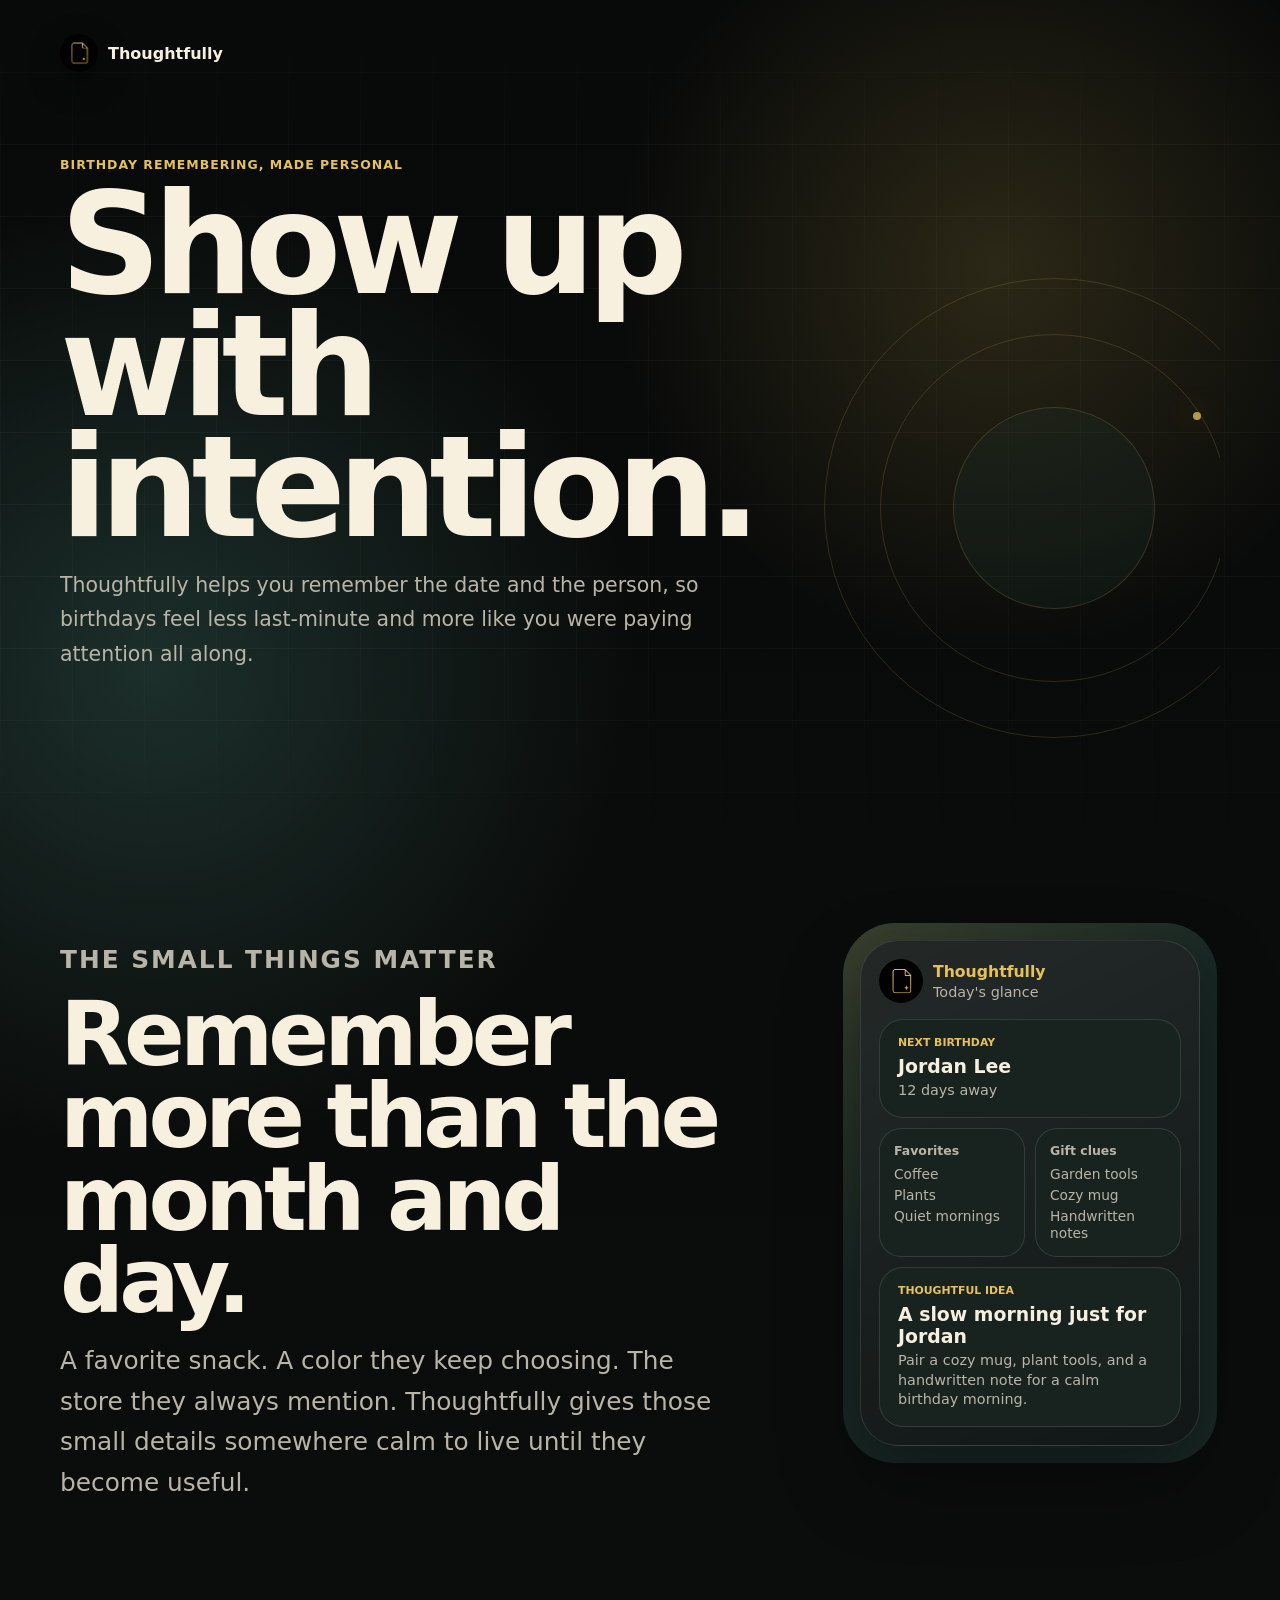
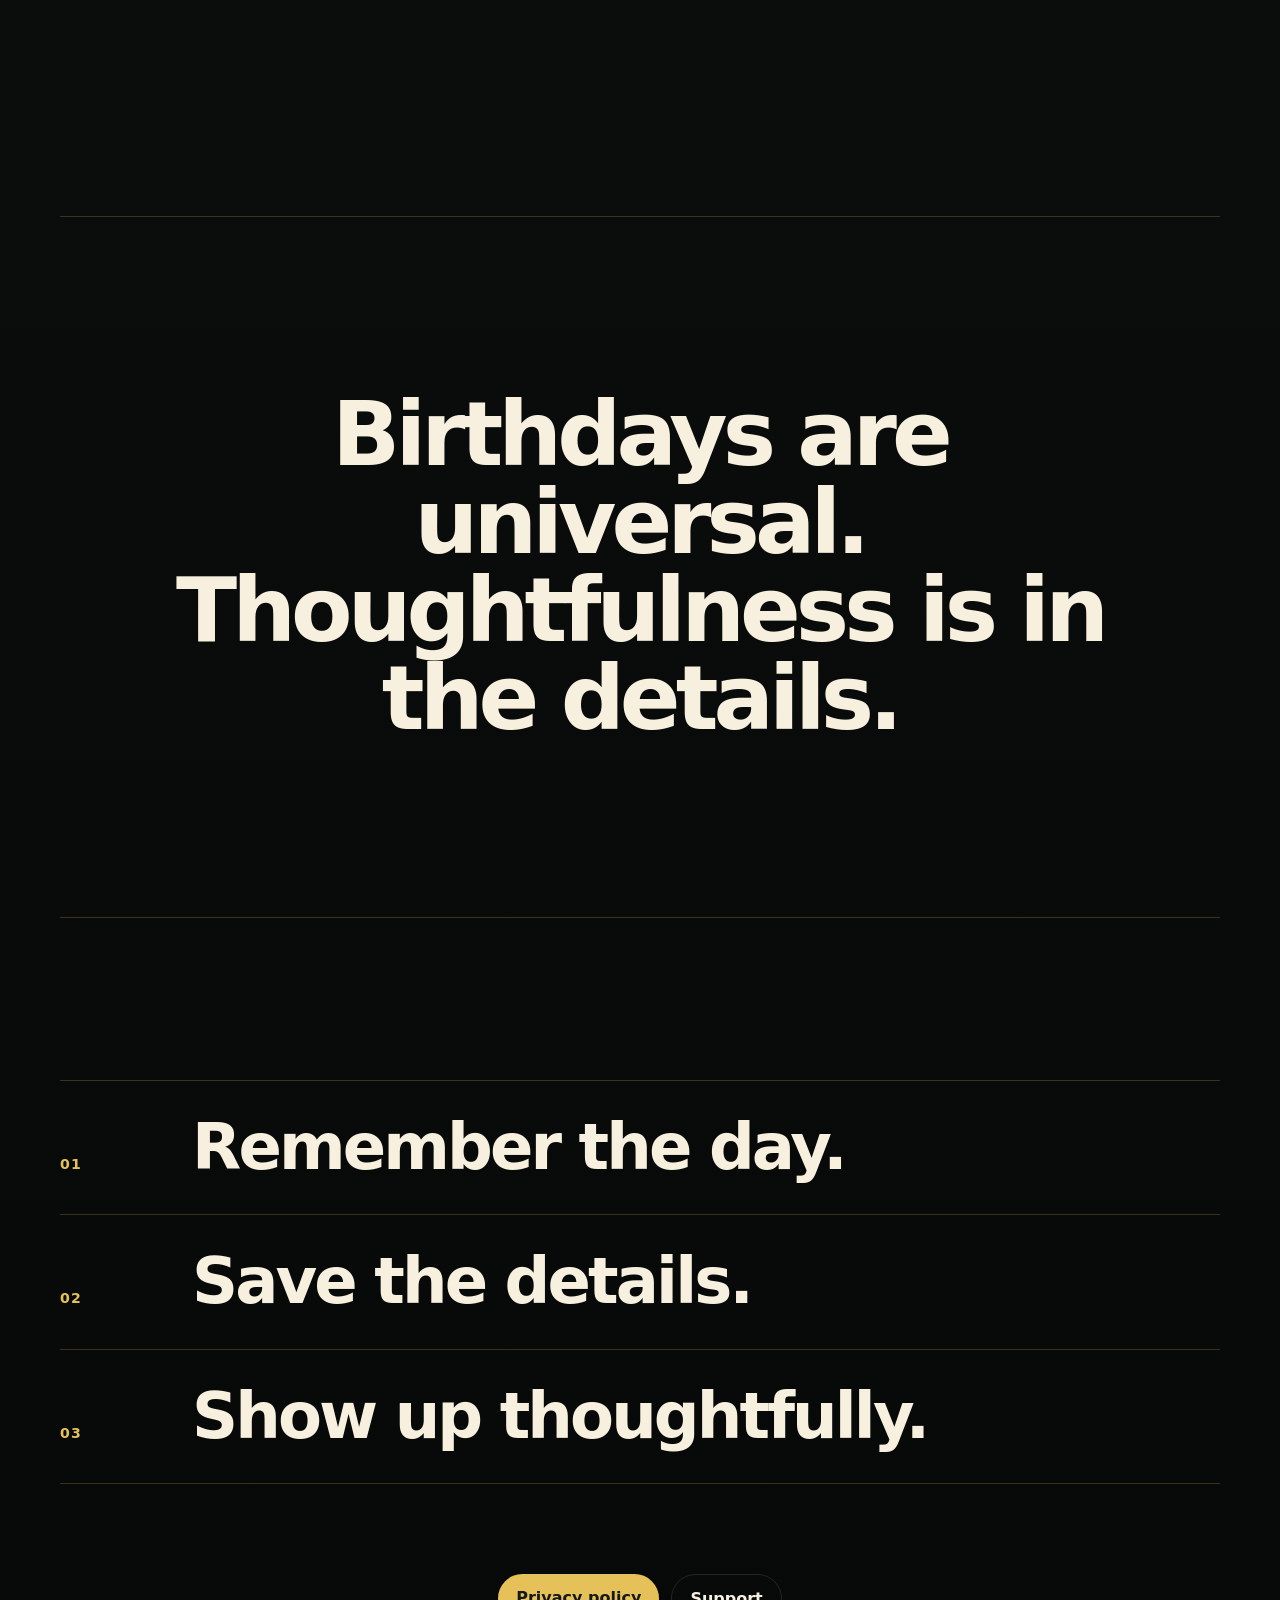
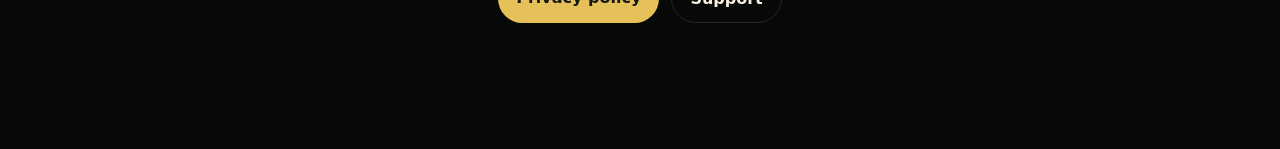
==== commit c243e7e0: "Refine privacy page mobile flow" ====
--- a/index.html
+++ b/index.html
@@ -18,11 +18,6 @@
           <img src="assets/thoughtfully-icon.png" alt="" />
           <span>Thoughtfully</span>
         </a>
-
-        <div class="nav-links">
-          <a href="support.html">Support</a>
-          <a href="privacy.html">Privacy</a>
-        </div>
       </nav>
 
       <section class="cinematic-hero">
--- a/styles.css
+++ b/styles.css
@@ -448,14 +448,16 @@
 
 .privacy-bubble-story {
   display: grid;
-  gap: clamp(24px, 8vw, 96px);
+  gap: clamp(120px, 18vh, 220px);
   padding: 6vh 0 12vh;
 }
 
 .privacy-bubble {
   position: sticky;
   top: 96px;
+  z-index: 1;
   width: min(640px, 100%);
+  aspect-ratio: 1;
   min-height: min(640px, calc(100vw - 32px));
   margin: 0 auto;
   border: 1px solid var(--line);
@@ -466,8 +468,31 @@
   padding: clamp(38px, 8vw, 92px);
   background:
     radial-gradient(circle at 70% 18%, rgba(230, 193, 90, 0.14), transparent 34%),
-    rgba(17, 23, 22, 0.82);
-  box-shadow: 0 34px 90px var(--shadow);
+    rgba(17, 23, 22, 0.96);
+  box-shadow: 0 0 0 24px var(--background), 0 34px 90px var(--shadow);
+}
+
+.privacy-bubble::after {
+  content: "";
+  position: absolute;
+  inset: -16px;
+  z-index: -1;
+  border-radius: inherit;
+  background: var(--background);
+  opacity: 0.96;
+  transform: scale(1.12);
+}
+
+.privacy-bubble:nth-child(2) {
+  z-index: 2;
+}
+
+.privacy-bubble:nth-child(3) {
+  z-index: 3;
+}
+
+.privacy-bubble:nth-child(4) {
+  z-index: 4;
 }
 
 .privacy-bubble:nth-child(even) {
@@ -505,6 +530,24 @@
   margin-bottom: 0;
 }
 
+.permission-stack {
+  display: grid;
+  gap: 10px;
+}
+
+.permission-stack p {
+  margin-bottom: 0;
+}
+
+.permission-stack strong {
+  display: block;
+  color: var(--gold);
+  font-size: 0.82rem;
+  font-weight: 900;
+  letter-spacing: 0.04em;
+  text-transform: uppercase;
+}
+
 .privacy-bubble a {
   color: var(--gold);
   font-weight: 900;
@@ -513,7 +556,7 @@
 .disclosure-bubble {
   background:
     radial-gradient(circle at 62% 22%, rgba(230, 193, 90, 0.2), transparent 36%),
-    rgba(30, 51, 46, 0.84);
+    rgba(30, 51, 46, 0.96);
 }
 
 .document-card,
@@ -612,8 +655,8 @@
   .privacy-bubble,
   .privacy-bubble:nth-child(even),
   .privacy-bubble:nth-child(odd) {
-    position: relative;
-    top: auto;
+    position: sticky;
+    top: 74px;
     margin: 0 auto;
   }
 }
@@ -643,8 +686,39 @@
   }
 
   .privacy-bubble {
-    min-height: auto;
-    border-radius: 42px;
-    padding: 32px 24px;
-  }
-}
+    width: min(calc(100vw - 28px), 430px);
+    height: min(calc(100vw - 28px), 430px);
+    min-height: unset;
+    aspect-ratio: 1;
+    border-radius: 999px;
+    padding: clamp(28px, 7vw, 42px);
+    overflow: hidden;
+  }
+
+  .privacy-bubble::after {
+    inset: -28px;
+    opacity: 1;
+  }
+
+  .privacy-bubble {
+    box-shadow: 0 0 0 34px var(--background), 0 28px 72px var(--shadow);
+  }
+
+  .privacy-bubble h2 {
+    font-size: clamp(1.72rem, 7vw, 2.7rem);
+    margin-bottom: 10px;
+  }
+
+  .privacy-bubble p {
+    font-size: clamp(0.76rem, 3.45vw, 0.92rem);
+    line-height: 1.34;
+  }
+
+  .permission-stack {
+    gap: 6px;
+  }
+
+  .permission-stack strong {
+    font-size: clamp(0.62rem, 2.9vw, 0.72rem);
+  }
+}
